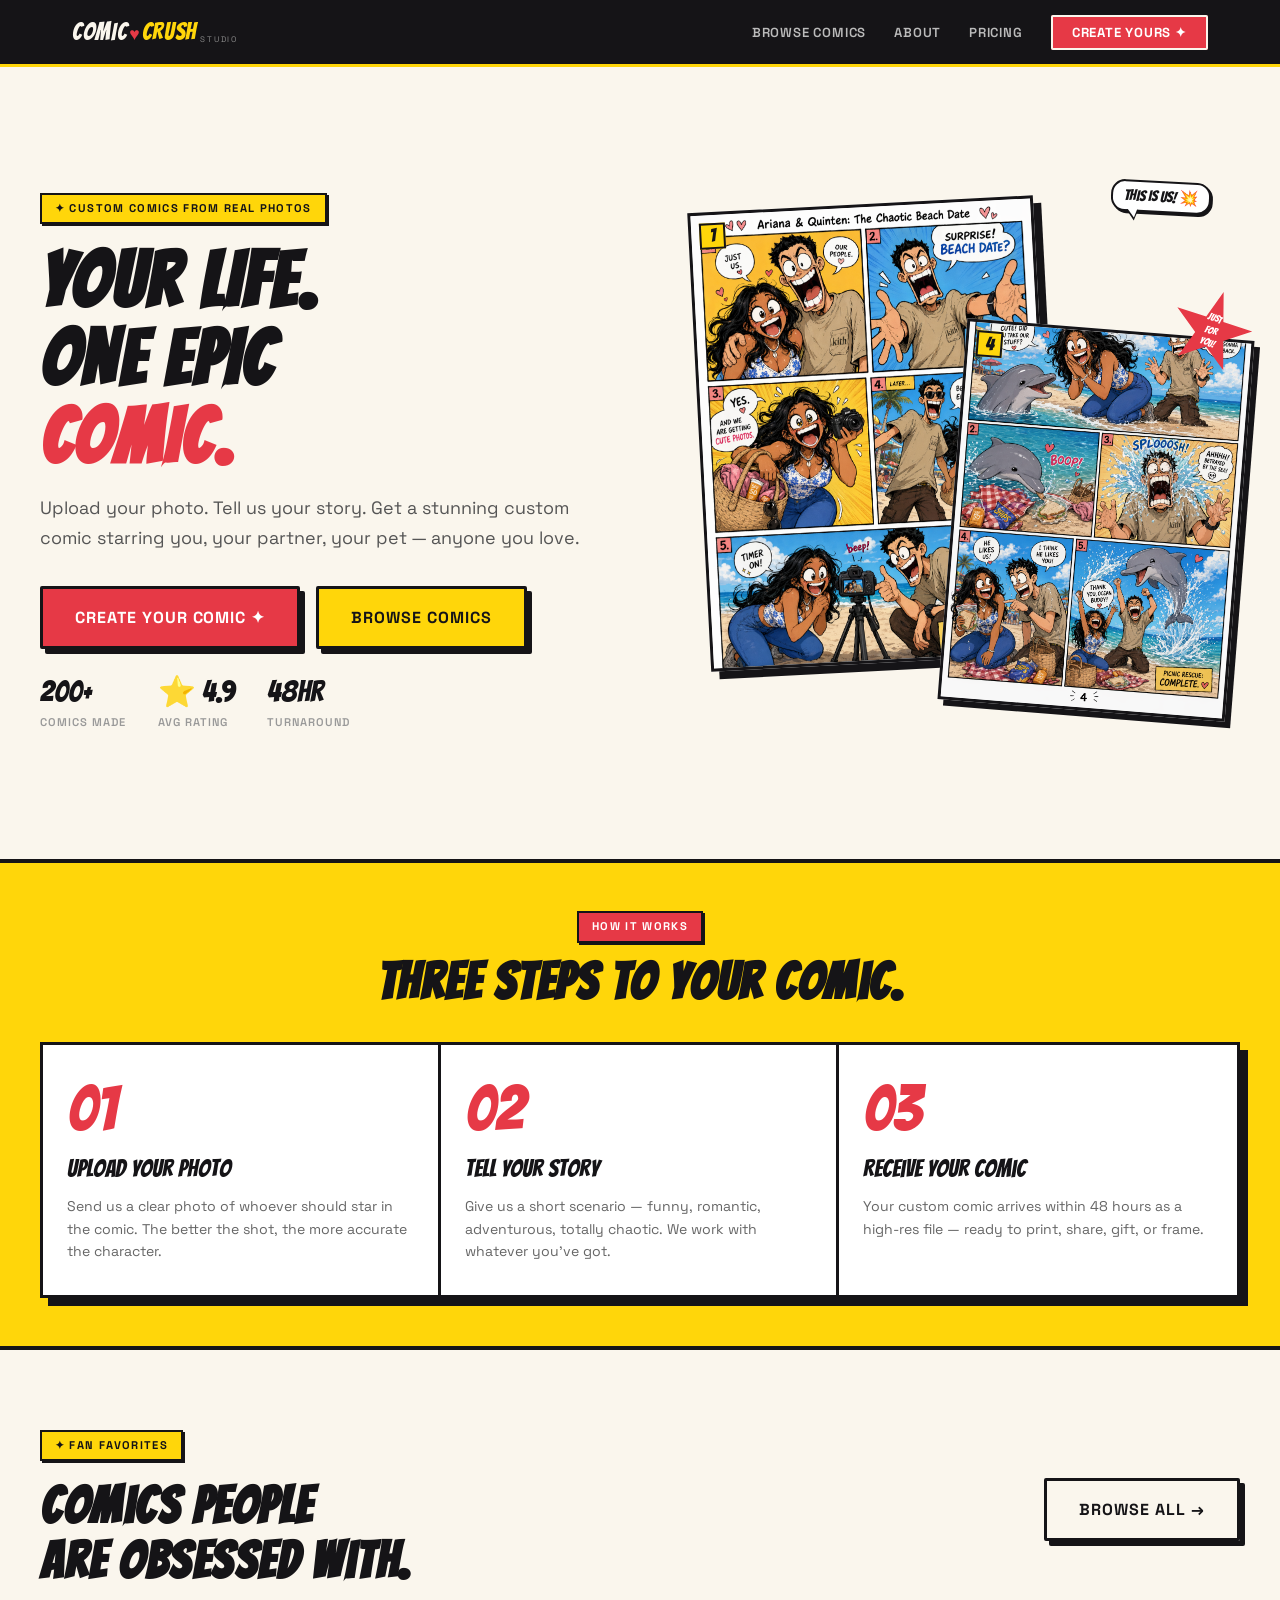
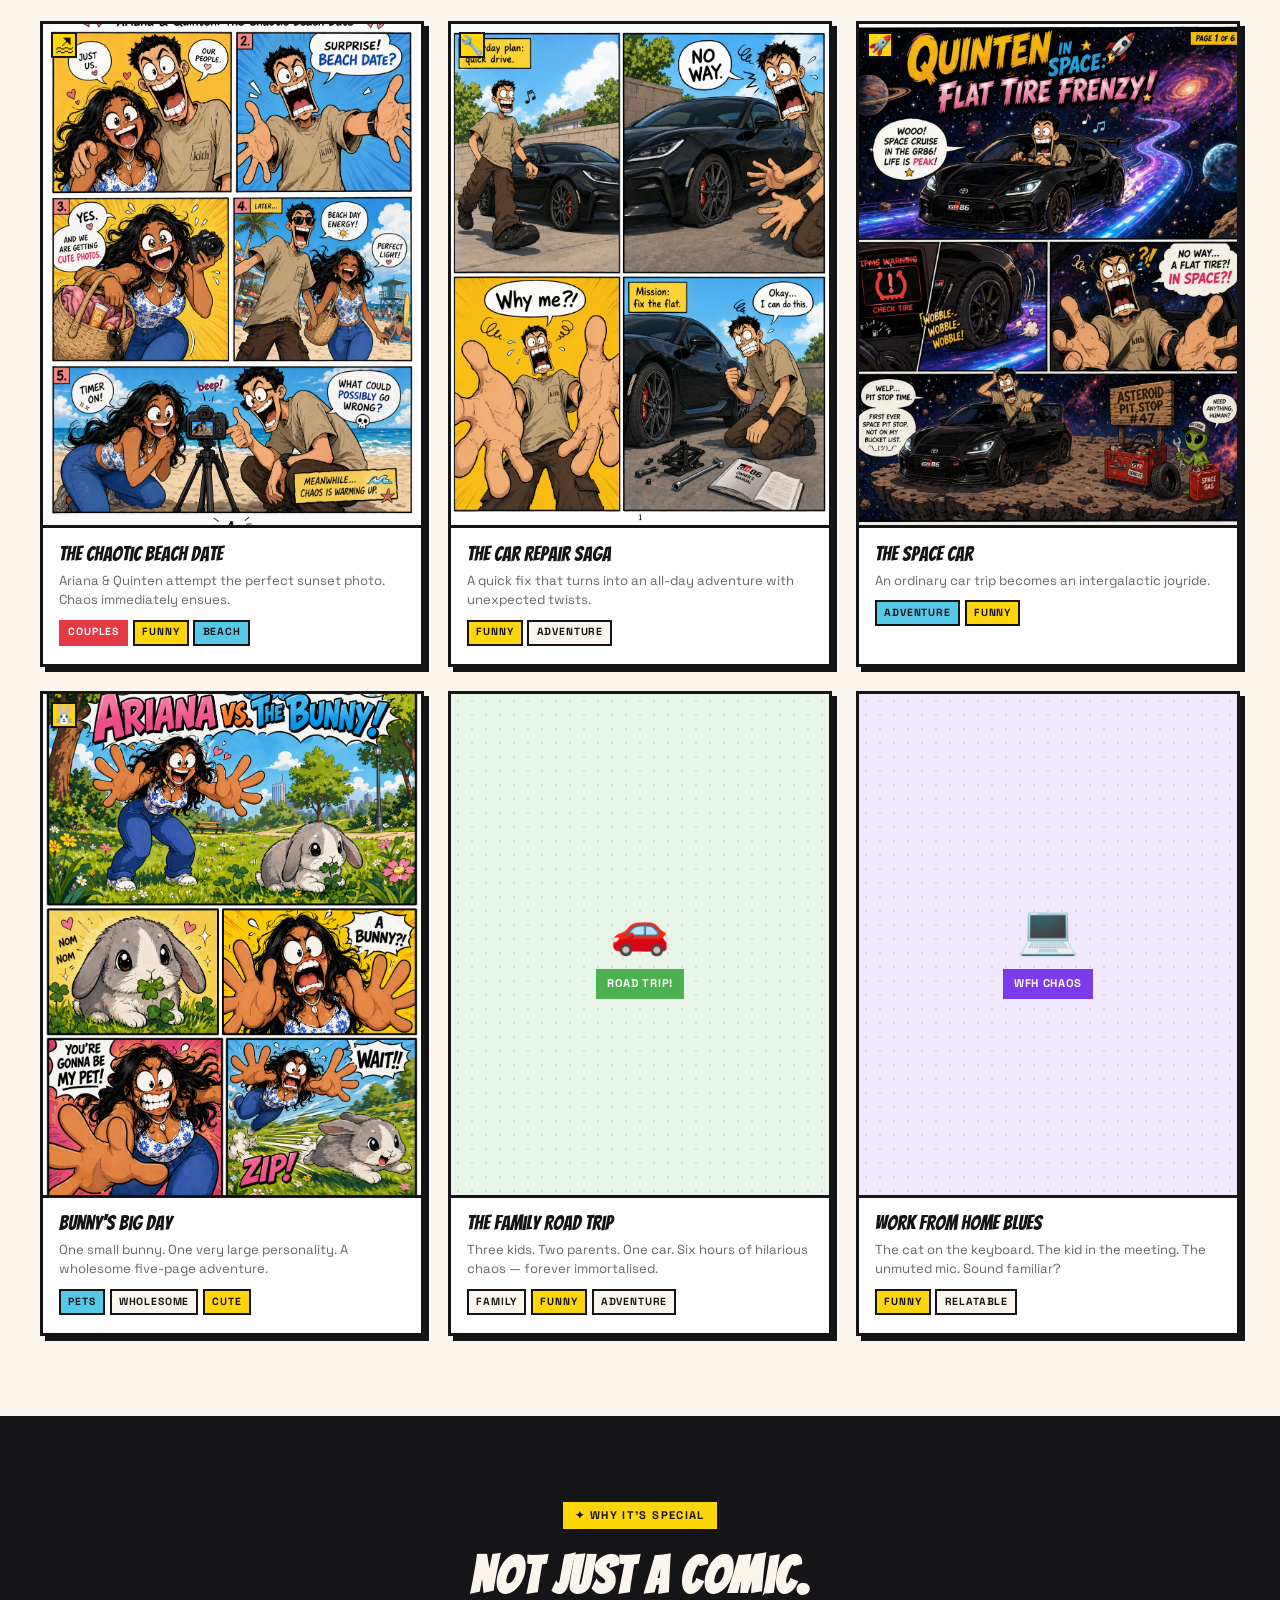
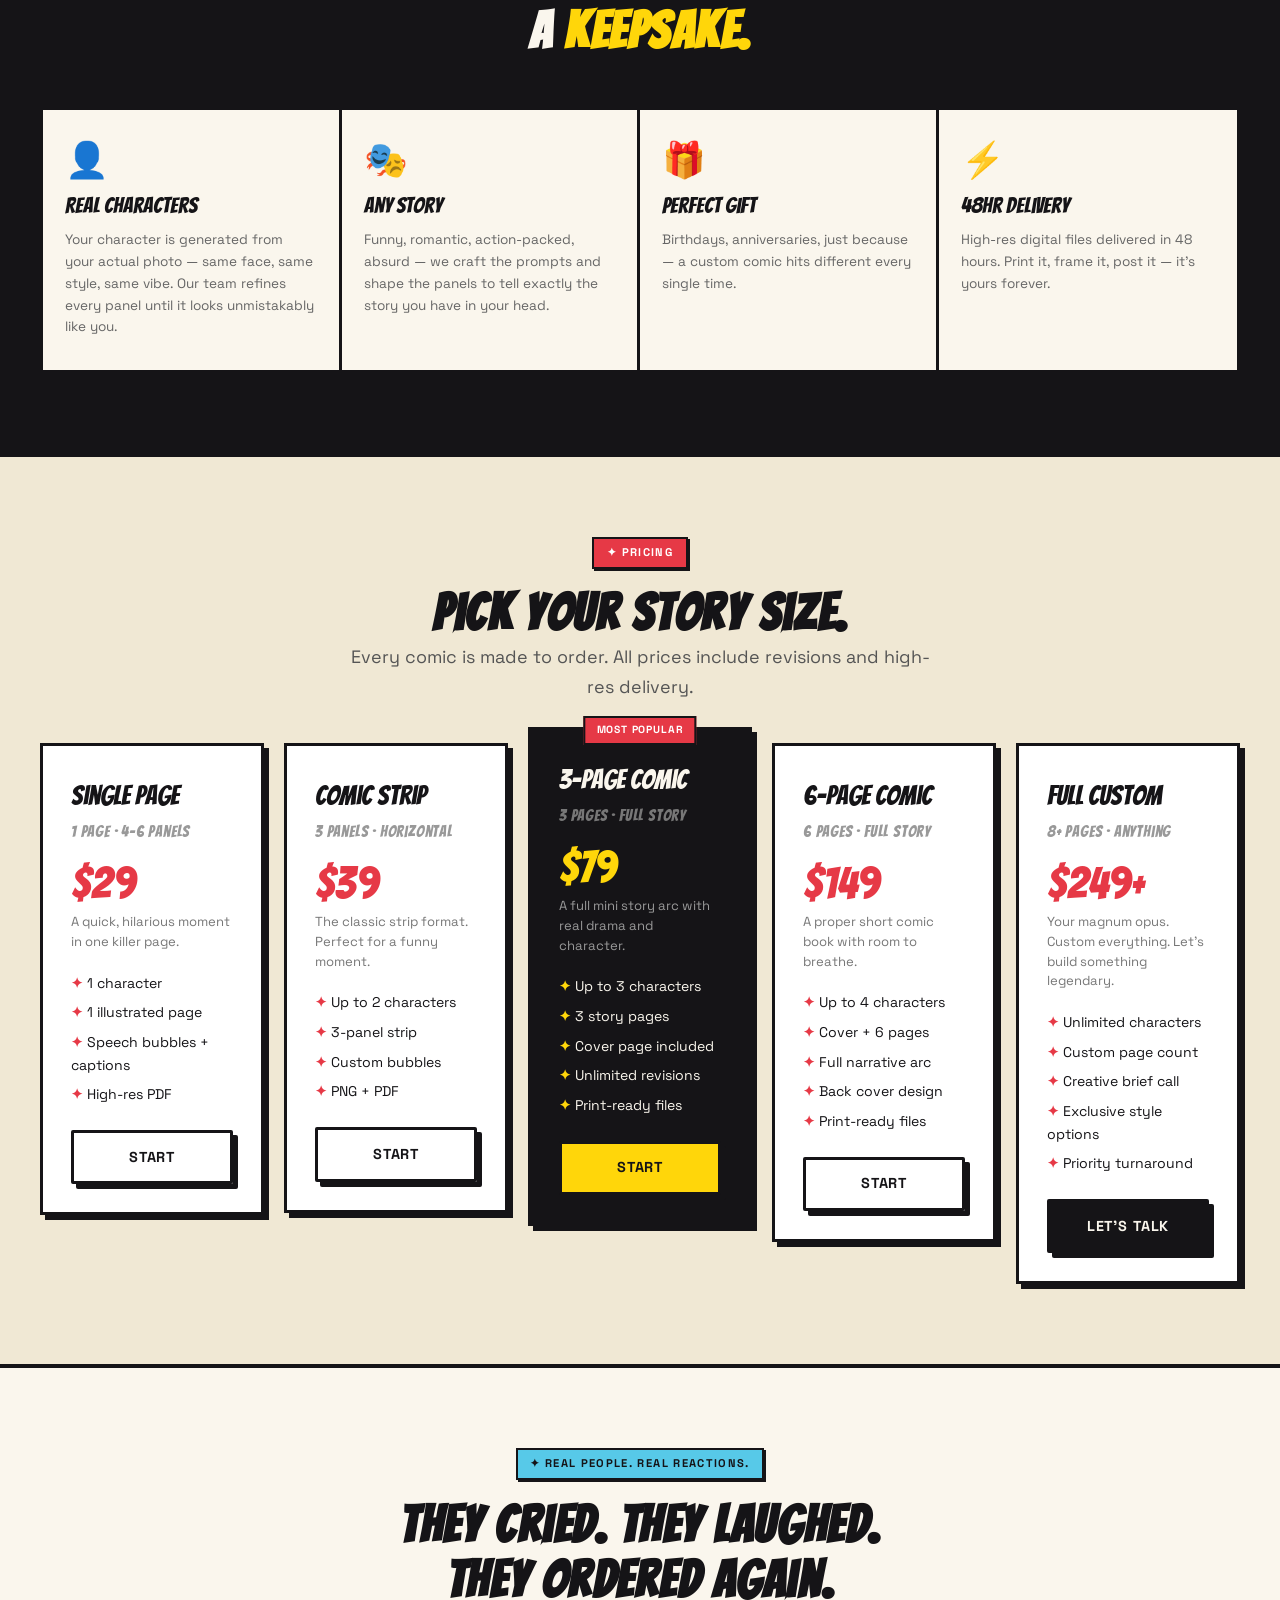
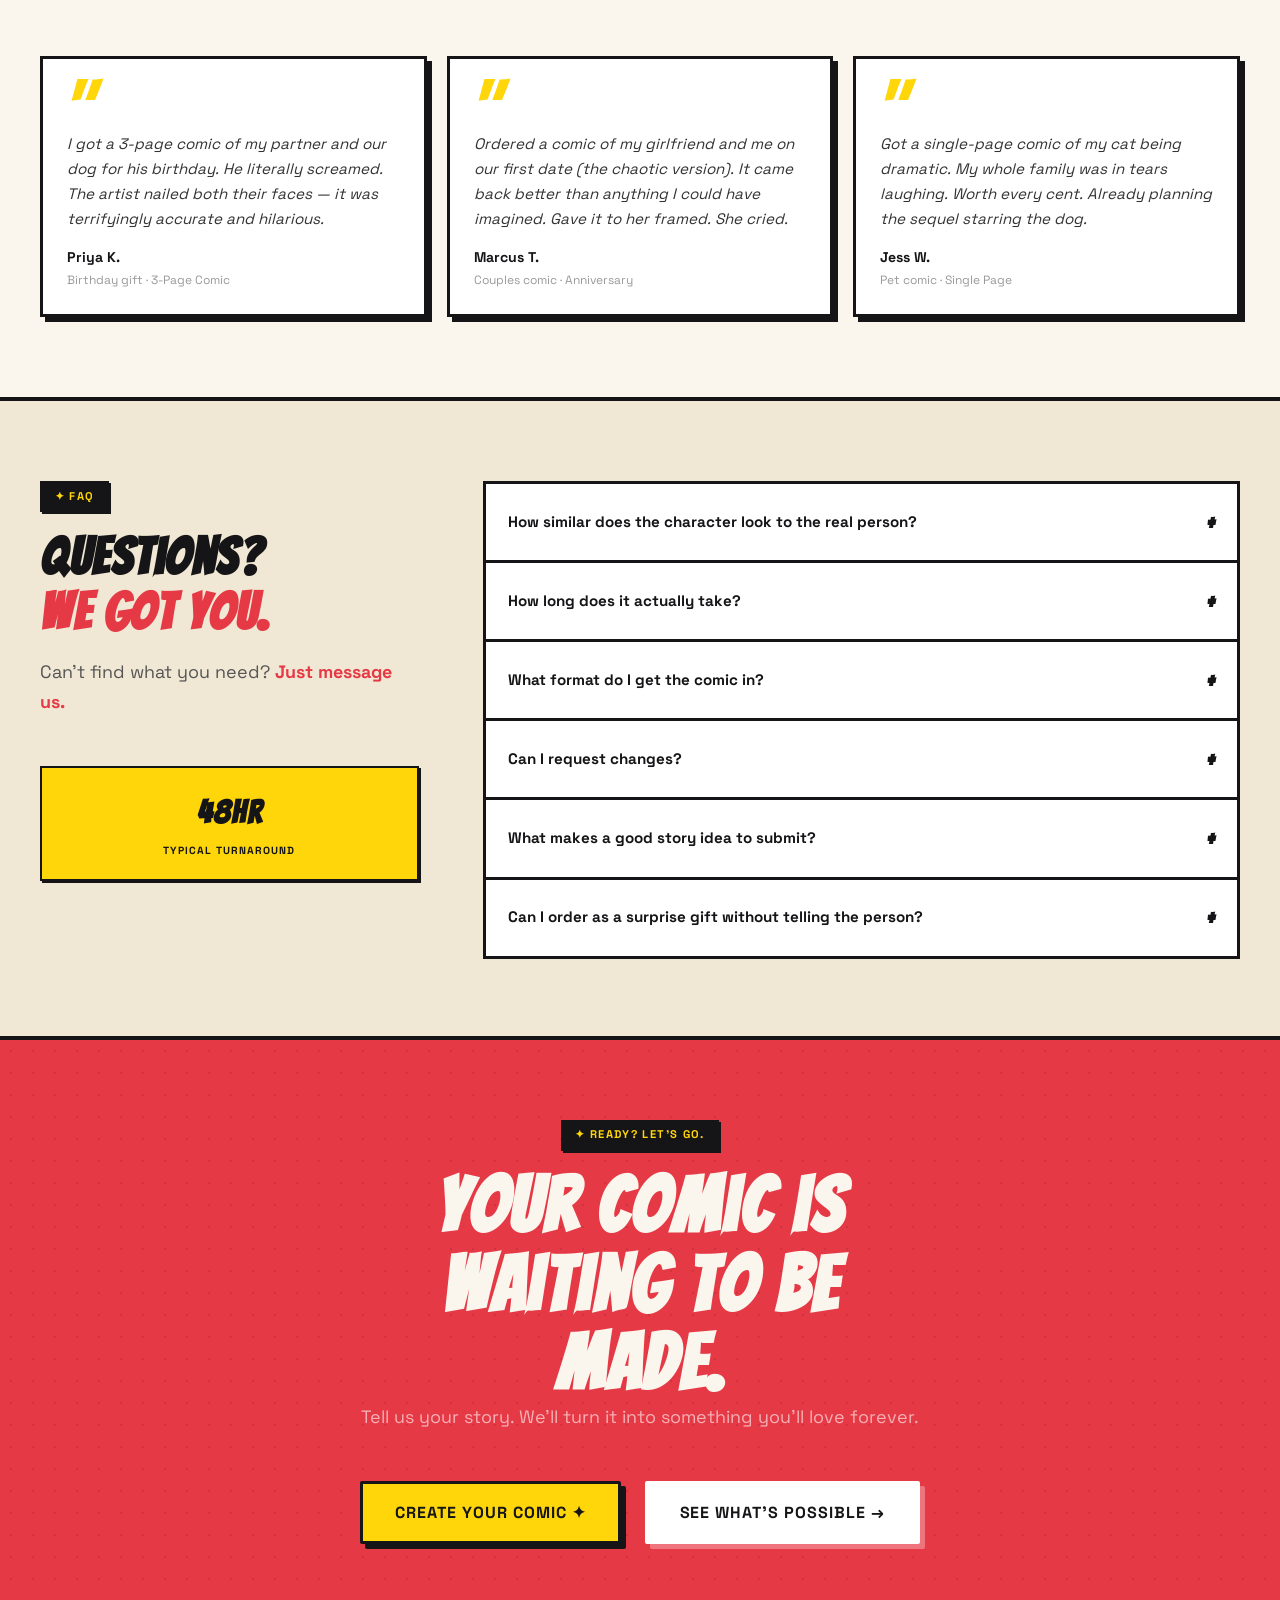
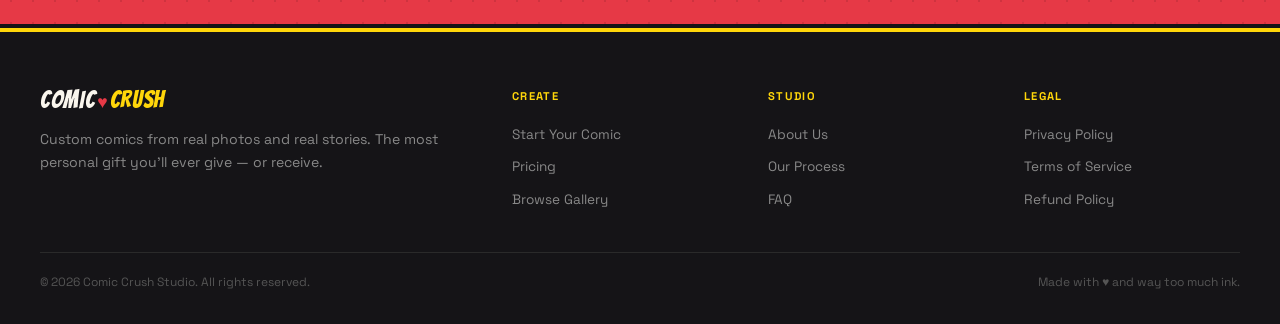
==== index.html @ 9007ba89 "Initial commit: Comic Crush Studio site Static site with browse/detail pages, 4 comics in organized " ====
<!DOCTYPE html>
<html lang="en">
<head>
<meta charset="UTF-8">
<meta name="viewport" content="width=device-width, initial-scale=1.0">
<title>Comic Crush Studio — Custom Comics From Your Photos</title>
<link rel="stylesheet" href="style.css">
<style>
/* HERO A */
.hero-a { background:var(--cream); min-height:88vh; display:flex; align-items:center; overflow:hidden; position:relative; padding:4rem 2rem; }
.hero-a-grid { display:grid; grid-template-columns:1fr 1fr; gap:3rem; align-items:center; width:100%; }
.panels-wrap { position:relative; height:540px; }
.panel-main { position:absolute; width:60%; left:6%; top:2%; transform:rotate(-3deg); z-index:2; box-shadow:8px 8px 0 var(--ink) !important; }
.panel-main img { width:100%; height:100%; object-fit:cover; object-position:top; aspect-ratio:3/4; }
.panel-sec { position:absolute; width:50%; right:0; bottom:4%; transform:rotate(4.5deg); z-index:3; box-shadow:6px 6px 0 var(--ink) !important; }
.panel-sec img { width:100%; height:100%; object-fit:cover; object-position:bottom; aspect-ratio:3/4; }
.hero-speech-a { top:-12px; right:5%; transform:rotate(3deg); font-size:0.95rem; }
.hero-starburst { position:absolute; top:18%; right:-2%; width:82px; height:82px; font-size:0.62rem; transform:rotate(18deg); z-index:6; padding:5px; line-height:1.25; }
.stat-row { display:flex; gap:2rem; margin-top:1.75rem; flex-wrap:wrap; }
.stat-num { font-family:var(--font-display); font-size:1.9rem; display:block; line-height:1; }
.stat-label { font-size:0.7rem; text-transform:uppercase; letter-spacing:0.09em; color:#999; font-weight:600; }

/* FEATURE GRID */
.featured-grid { display:grid; grid-template-columns:repeat(3,1fr); gap:1.5rem; }
.panel-ph { width:100%; aspect-ratio:3/4; display:flex; flex-direction:column; align-items:center; justify-content:center; position:relative; overflow:hidden; }
.panel-ph::before { content:''; position:absolute; inset:0; background-image:radial-gradient(circle,rgba(0,0,0,0.09) 1px,transparent 1px); background-size:14px 14px; }

/* WHY GRID */
.why-grid { display:grid; grid-template-columns:repeat(4,1fr); border:3px solid var(--ink); box-shadow:var(--shadow-heavy); background:var(--cream); }
.why-cell { padding:2rem 1.4rem; border-right:3px solid var(--ink); }
.why-cell:last-child { border-right:none; }
.why-icon { font-size:2.2rem; line-height:1; margin-bottom:0.65rem; }
.why-title { font-family:var(--font-display); font-size:1.4rem; margin-bottom:0.35rem; }
.why-desc { font-size:0.85rem; color:#666; line-height:1.6; }

/* PRICING */
.pricing-grid { display:grid; grid-template-columns:repeat(5,1fr); gap:1.25rem; margin-top:2.5rem; align-items:start; }

/* TESTIMONIAL */
.testi-grid { display:grid; grid-template-columns:repeat(3,1fr); gap:1.25rem; }

/* CTA BAND */
.cta-band { background:var(--red); border-top:4px solid var(--ink); border-bottom:4px solid var(--ink); padding:5rem 2rem; position:relative; overflow:hidden; }
.cta-band::before { content:''; position:absolute; inset:0; background-image:radial-gradient(circle,rgba(0,0,0,0.1) 1.5px,transparent 1.5px); background-size:22px 22px; pointer-events:none; }

/* FAQ LAYOUT */
.faq-layout { display:grid; grid-template-columns:1fr 2fr; gap:4rem; align-items:start; }

@media(max-width:900px) {
  .featured-grid { grid-template-columns:1fr 1fr; }
  .why-grid { grid-template-columns:1fr 1fr; }
  .why-cell { border-bottom:3px solid var(--ink); }
  .why-cell:nth-child(2n) { border-right:none; }
  .why-cell:nth-child(3),.why-cell:nth-child(4) { border-bottom:none; }
  .pricing-grid { grid-template-columns:1fr 1fr; }
  .testi-grid { grid-template-columns:1fr; }
  .faq-layout { grid-template-columns:1fr; gap:1.5rem; }
}
@media(max-width:768px) {
  .hero-a-grid,.hero-b-grid { grid-template-columns:1fr; }
  .panels-wrap { height:280px; margin-top:2rem; }
  .panel-main { width:52%; }
  .panel-sec { width:44%; }
  /* hero-b removed */
}
@media(max-width:560px) {
  .featured-grid { grid-template-columns:1fr; }
  .pricing-grid { grid-template-columns:1fr; }
  .why-grid { grid-template-columns:1fr; }
  .why-cell { border-right:none; border-bottom:3px solid var(--ink); }
  .why-cell:last-child { border-bottom:none; }
}
</style>
</head>
<body>

<!-- NAV -->
<nav class="nav">
  <div class="nav-inner">
    <a href="index.html">
      <div class="logo-wordmark">
        <span class="logo-comic">COMIC</span><span class="logo-heart">♥</span><span class="logo-crush">CRUSH</span><span class="logo-studio">STUDIO</span>
      </div>
    </a>
    <ul class="nav-links">
      <li><a href="browse.html">Browse Comics</a></li>
      <li><a href="about.html">About</a></li>
      <li><a href="#pricing">Pricing</a></li>
      <li><a href="create.html" class="nav-cta">Create Yours ✦</a></li>
    </ul>
    <button class="nav-menu-btn" onclick="toggleMobile()" aria-label="Menu">
      <svg width="22" height="16" viewBox="0 0 22 16"><rect y="0" width="22" height="2.5" fill="#faf6ed"/><rect y="6.5" width="22" height="2.5" fill="#faf6ed"/><rect y="13" width="22" height="2.5" fill="#faf6ed"/></svg>
    </button>
  </div>
  <div class="nav-mobile-menu" id="mobileMenu" style="display:none">
    <a href="browse.html">Browse Comics</a>
    <a href="about.html">About</a>
    <a href="#pricing">Pricing</a>
    <a href="create.html" style="color:var(--yellow)!important;font-weight:700">✦ Create Yours</a>
  </div>
</nav>

<!-- HERO -->
<section class="hero-a halftone">
  <div class="container">
    <div class="hero-a-grid">
      <div>
        <div class="section-label">✦ Custom Comics From Real Photos</div>
        <h1 class="display-heading">YOUR LIFE.<br>ONE EPIC<br><span class="text-red">COMIC.</span></h1>
        <p class="subheading mt-sm">Upload your photo. Tell us your story. Get a stunning custom comic starring you, your partner, your pet — anyone you love.</p>
        <div class="d-flex flex-wrap gap-sm mt-md">
          <a href="create.html" class="btn btn-primary btn-lg">Create Your Comic ✦</a>
          <a href="browse.html" class="btn btn-secondary btn-lg">Browse Comics</a>
        </div>
        <div class="stat-row">
          <div><span class="stat-num">200+</span><span class="stat-label">Comics Made</span></div>
          <div><span class="stat-num">⭐ 4.9</span><span class="stat-label">Avg Rating</span></div>
          <div><span class="stat-num">48hr</span><span class="stat-label">Turnaround</span></div>
        </div>
      </div>
      <div>
        <div class="panels-wrap">
          <div class="comic-panel panel-main">
            <img src="AI%20Comics/beach/Page%201.png" alt="Custom comic example">
            <div class="panel-number">1</div>
          </div>
          <div class="comic-panel panel-sec">
            <img src="AI%20Comics/beach/Page%204.png" alt="Custom comic panel">
            <div class="panel-number">4</div>
          </div>
          <div class="speech-bubble hero-speech-a">This is us! 💥</div>
          <div class="starburst hero-starburst">JUST<br>FOR<br>YOU!</div>
        </div>
      </div>
    </div>
  </div>
</section>

<!-- HOW IT WORKS -->
<section class="section-sm" style="background:var(--yellow);border-top:4px solid var(--ink);border-bottom:4px solid var(--ink)">
  <div class="container">
    <div class="text-center mb-md">
      <div class="section-label red" style="margin:0 auto 0.75rem">How It Works</div>
      <h2 class="section-heading">Three steps to your comic.</h2>
    </div>
    <div class="steps-strip" style="background:white">
      <div class="step-cell">
        <div class="step-num">01</div>
        <div class="step-title">Upload Your Photo</div>
        <p class="step-desc">Send us a clear photo of whoever should star in the comic. The better the shot, the more accurate the character.</p>
      </div>
      <div class="step-cell">
        <div class="step-num">02</div>
        <div class="step-title">Tell Your Story</div>
        <p class="step-desc">Give us a short scenario — funny, romantic, adventurous, totally chaotic. We work with whatever you've got.</p>
      </div>
      <div class="step-cell">
        <div class="step-num">03</div>
        <div class="step-title">Receive Your Comic</div>
        <p class="step-desc">Your custom comic arrives within 48 hours as a high-res file — ready to print, share, gift, or frame.</p>
      </div>
    </div>
  </div>
</section>

<!-- FEATURED COMICS -->
<section class="section">
  <div class="container">
    <div class="d-flex align-center flex-wrap mb-md" style="justify-content:space-between;gap:1rem">
      <div>
        <div class="section-label">✦ Fan Favorites</div>
        <h2 class="section-heading">Comics people<br>are obsessed with.</h2>
      </div>
      <a href="browse.html" class="btn btn-outline btn-lg hide-mobile">Browse All →</a>
    </div>
    <div class="featured-grid">
      <a href="detail.html?comic=beach" class="comic-card">
        <div class="comic-card-thumb"><img src="AI%20Comics/beach/Page%201.png" alt="The Chaotic Beach Date"><div class="panel-number">🏖</div></div>
        <div class="comic-card-body">
          <div class="comic-card-title">The Chaotic Beach Date</div>
          <p class="comic-card-desc">Ariana &amp; Quinten attempt the perfect sunset photo. Chaos immediately ensues.</p>
          <div class="comic-tags"><span class="tag red">Couples</span><span class="tag yellow">Funny</span><span class="tag blue">Beach</span></div>
        </div>
      </a>
      <a href="detail.html?comic=carrepair" class="comic-card">
        <div class="comic-card-thumb"><img src="AI%20Comics/carrepair/Page%201.png" alt="Q Car Repair"><div class="panel-number">🔧</div></div>
        <div class="comic-card-body">
          <div class="comic-card-title">The Car Repair Saga</div>
          <p class="comic-card-desc">A quick fix that turns into an all-day adventure with unexpected twists.</p>
          <div class="comic-tags"><span class="tag yellow">Funny</span><span class="tag">Adventure</span></div>
        </div>
      </a>
      <a href="detail.html?comic=spacecar" class="comic-card">
        <div class="comic-card-thumb"><img src="AI%20Comics/spacecar/Page%201.png" alt="Space Car"><div class="panel-number">🚀</div></div>
        <div class="comic-card-body">
          <div class="comic-card-title">The Space Car</div>
          <p class="comic-card-desc">An ordinary car trip becomes an intergalactic joyride.</p>
          <div class="comic-tags"><span class="tag blue">Adventure</span><span class="tag yellow">Funny</span></div>
        </div>
      </a>
      <a href="detail.html?comic=bunny" class="comic-card">
        <div class="comic-card-thumb"><img src="AI%20Comics/bunny/Page%201.png" alt="A Bunny"><div class="panel-number">🐰</div></div>
        <div class="comic-card-body">
          <div class="comic-card-title">Bunny's Big Day</div>
          <p class="comic-card-desc">One small bunny. One very large personality. A wholesome five-page adventure.</p>
          <div class="comic-tags"><span class="tag blue">Pets</span><span class="tag">Wholesome</span><span class="tag yellow">Cute</span></div>
        </div>
      </a>
      <a href="browse.html" class="comic-card">
        <div class="comic-card-thumb"><div class="panel-ph" style="background:#e8f5e9"><div style="position:relative;z-index:1;text-align:center"><div style="font-family:var(--font-display);font-size:3rem">🚗</div><div class="caption-box" style="background:#4caf50;color:white;border-color:#4caf50">Road Trip!</div></div></div></div>
        <div class="comic-card-body">
          <div class="comic-card-title">The Family Road Trip</div>
          <p class="comic-card-desc">Three kids. Two parents. One car. Six hours of hilarious chaos — forever immortalised.</p>
          <div class="comic-tags"><span class="tag">Family</span><span class="tag yellow">Funny</span><span class="tag">Adventure</span></div>
        </div>
      </a>
      <a href="browse.html" class="comic-card">
        <div class="comic-card-thumb"><div class="panel-ph" style="background:#f0e8ff"><div style="position:relative;z-index:1;text-align:center"><div style="font-family:var(--font-display);font-size:3rem">💻</div><div class="caption-box" style="background:#7c3aed;color:white;border-color:#7c3aed">WFH Chaos</div></div></div></div>
        <div class="comic-card-body">
          <div class="comic-card-title">Work From Home Blues</div>
          <p class="comic-card-desc">The cat on the keyboard. The kid in the meeting. The unmuted mic. Sound familiar?</p>
          <div class="comic-tags"><span class="tag yellow">Funny</span><span class="tag">Relatable</span></div>
        </div>
      </a>
    </div>
    <div class="text-center mt-lg hide-desktop"><a href="browse.html" class="btn btn-dark btn-lg">Browse All Comics →</a></div>
  </div>
</section>

<!-- WHY COMIC CRUSH -->
<section class="section motion-lines-bg" style="background:var(--ink);border-top:4px solid var(--ink)">
  <div class="container">
    <div class="text-center mb-lg">
      <div class="section-label">✦ Why It's Special</div>
      <h2 class="section-heading text-cream">Not just a comic.<br>A <span class="text-yellow">keepsake.</span></h2>
    </div>
    <div class="why-grid">
      <div class="why-cell">
        <div class="why-icon">👤</div>
        <div class="why-title">Real Characters</div>
        <p class="why-desc">Your character is generated from your actual photo — same face, same style, same vibe. Our team refines every panel until it looks unmistakably like you.</p>
      </div>
      <div class="why-cell">
        <div class="why-icon">🎭</div>
        <div class="why-title">Any Story</div>
        <p class="why-desc">Funny, romantic, action-packed, absurd — we craft the prompts and shape the panels to tell exactly the story you have in your head.</p>
      </div>
      <div class="why-cell">
        <div class="why-icon">🎁</div>
        <div class="why-title">Perfect Gift</div>
        <p class="why-desc">Birthdays, anniversaries, just because — a custom comic hits different every single time.</p>
      </div>
      <div class="why-cell">
        <div class="why-icon">⚡</div>
        <div class="why-title">48hr Delivery</div>
        <p class="why-desc">High-res digital files delivered in 48 hours. Print it, frame it, post it — it's yours forever.</p>
      </div>
    </div>
  </div>
</section>

<!-- PRICING -->
<section class="section" id="pricing" style="background:var(--cream-dark);border-top:4px solid var(--ink)">
  <div class="container">
    <div class="text-center mb-md">
      <div class="section-label red">✦ Pricing</div>
      <h2 class="section-heading">Pick your story size.</h2>
      <p class="subheading mt-sm" style="margin:0 auto">Every comic is made to order. All prices include revisions and high-res delivery.</p>
    </div>
    <div class="pricing-grid">
      <div class="pricing-card">
        <div class="pricing-name">Single Page</div>
        <div class="pricing-pages">1 page · 4–6 panels</div>
        <div class="pricing-price">$29</div>
        <p class="pricing-desc">A quick, hilarious moment in one killer page.</p>
        <ul class="pricing-features"><li>1 character</li><li>1 illustrated page</li><li>Speech bubbles + captions</li><li>High-res PDF</li></ul>
        <a href="create.html" class="btn btn-outline" style="width:100%;justify-content:center">Start</a>
      </div>
      <div class="pricing-card">
        <div class="pricing-name">Comic Strip</div>
        <div class="pricing-pages">3 panels · horizontal</div>
        <div class="pricing-price">$39</div>
        <p class="pricing-desc">The classic strip format. Perfect for a funny moment.</p>
        <ul class="pricing-features"><li>Up to 2 characters</li><li>3-panel strip</li><li>Custom bubbles</li><li>PNG + PDF</li></ul>
        <a href="create.html" class="btn btn-outline" style="width:100%;justify-content:center">Start</a>
      </div>
      <div class="pricing-card featured" style="margin-top:-1rem">
        <div class="pricing-badge">Most Popular</div>
        <div class="pricing-name">3-Page Comic</div>
        <div class="pricing-pages">3 pages · full story</div>
        <div class="pricing-price">$79</div>
        <p class="pricing-desc">A full mini story arc with real drama and character.</p>
        <ul class="pricing-features"><li>Up to 3 characters</li><li>3 story pages</li><li>Cover page included</li><li>Unlimited revisions</li><li>Print-ready files</li></ul>
        <a href="create.html" class="btn btn-secondary" style="width:100%;justify-content:center">Start</a>
      </div>
      <div class="pricing-card">
        <div class="pricing-name">6-Page Comic</div>
        <div class="pricing-pages">6 pages · full story</div>
        <div class="pricing-price">$149</div>
        <p class="pricing-desc">A proper short comic book with room to breathe.</p>
        <ul class="pricing-features"><li>Up to 4 characters</li><li>Cover + 6 pages</li><li>Full narrative arc</li><li>Back cover design</li><li>Print-ready files</li></ul>
        <a href="create.html" class="btn btn-outline" style="width:100%;justify-content:center">Start</a>
      </div>
      <div class="pricing-card">
        <div class="pricing-name">Full Custom</div>
        <div class="pricing-pages">8+ pages · anything</div>
        <div class="pricing-price">$249+</div>
        <p class="pricing-desc">Your magnum opus. Custom everything. Let's build something legendary.</p>
        <ul class="pricing-features"><li>Unlimited characters</li><li>Custom page count</li><li>Creative brief call</li><li>Exclusive style options</li><li>Priority turnaround</li></ul>
        <a href="create.html" class="btn btn-dark" style="width:100%;justify-content:center">Let's Talk</a>
      </div>
    </div>
  </div>
</section>

<!-- TESTIMONIALS -->
<section class="section" style="border-top:4px solid var(--ink)">
  <div class="container">
    <div class="text-center mb-lg">
      <div class="section-label blue">✦ Real People. Real Reactions.</div>
      <h2 class="section-heading">They cried. They laughed.<br>They ordered again.</h2>
    </div>
    <div class="testi-grid">
      <div class="testimonial-card">
        <div class="testimonial-q">"</div>
        <p class="testimonial-text">I got a 3-page comic of my partner and our dog for his birthday. He literally screamed. The artist nailed both their faces — it was terrifyingly accurate and hilarious.</p>
        <div class="testimonial-author">Priya K.</div>
        <div class="testimonial-role">Birthday gift · 3-Page Comic</div>
      </div>
      <div class="testimonial-card">
        <div class="testimonial-q">"</div>
        <p class="testimonial-text">Ordered a comic of my girlfriend and me on our first date (the chaotic version). It came back better than anything I could have imagined. Gave it to her framed. She cried.</p>
        <div class="testimonial-author">Marcus T.</div>
        <div class="testimonial-role">Couples comic · Anniversary</div>
      </div>
      <div class="testimonial-card">
        <div class="testimonial-q">"</div>
        <p class="testimonial-text">Got a single-page comic of my cat being dramatic. My whole family was in tears laughing. Worth every cent. Already planning the sequel starring the dog.</p>
        <div class="testimonial-author">Jess W.</div>
        <div class="testimonial-role">Pet comic · Single Page</div>
      </div>
    </div>
  </div>
</section>

<!-- FAQ -->
<section class="section" id="faq" style="background:var(--cream-dark);border-top:4px solid var(--ink)">
  <div class="container">
    <div class="faq-layout">
      <div class="hide-mobile">
        <div class="section-label dark">✦ FAQ</div>
        <h2 class="section-heading">Questions?<br><span class="text-red">We got you.</span></h2>
        <p class="subheading mt-sm">Can't find what you need? <a href="create.html" style="color:var(--red);font-weight:700">Just message us.</a></p>
        <div class="mt-lg">
          <div class="section-label" style="display:block;text-align:center;padding:1.25rem 1rem">
            <div style="font-family:var(--font-display);font-size:2rem;margin-bottom:0.25rem">48HR</div>
            <div style="font-size:0.65rem;letter-spacing:0.1em">Typical Turnaround</div>
          </div>
        </div>
      </div>
      <div>
        <div class="section-label dark hide-desktop mb-md">✦ FAQ</div>
        <div class="faq-item">
          <div class="faq-question" onclick="toggleFaq(this)">How similar does the character look to the real person? <span class="faq-icon">+</span></div>
          <div class="faq-answer">Very similar. We use AI generation guided by your actual photo — our team crafts and refines the prompts to match your hairstyle, face shape, skin tone, and personality. The more reference photos you provide, the more accurate the result.</div>
        </div>
        <div class="faq-item">
          <div class="faq-question" onclick="toggleFaq(this)">How long does it actually take? <span class="faq-icon">+</span></div>
          <div class="faq-answer">Standard turnaround is 48 hours for most orders. Larger custom projects get a specific timeline after your brief. Rush options are available — just mention it when you order.</div>
        </div>
        <div class="faq-item">
          <div class="faq-question" onclick="toggleFaq(this)">What format do I get the comic in? <span class="faq-icon">+</span></div>
          <div class="faq-answer">High-resolution PDF and PNG files, optimized for both digital sharing and professional printing. Print-ready files are included in all orders of 3 pages or more.</div>
        </div>
        <div class="faq-item">
          <div class="faq-question" onclick="toggleFaq(this)">Can I request changes? <span class="faq-icon">+</span></div>
          <div class="faq-answer">Absolutely. All orders include unlimited revisions until you're completely happy. We won't close out an order until the comic feels exactly right.</div>
        </div>
        <div class="faq-item">
          <div class="faq-question" onclick="toggleFaq(this)">What makes a good story idea to submit? <span class="faq-icon">+</span></div>
          <div class="faq-answer">Anything with a scenario: "my dog escapes every time I open the gate," "we tried to cook a romantic dinner and almost burned the kitchen." Real moments make the best comics. The funnier and more specific, the better.</div>
        </div>
        <div class="faq-item">
          <div class="faq-question" onclick="toggleFaq(this)">Can I order as a surprise gift without telling the person? <span class="faq-icon">+</span></div>
          <div class="faq-answer">Yes — one of our favourite use cases. Just flag it as a surprise and we'll keep all correspondence to your email only. The reaction when they open it is always worth it.</div>
        </div>
      </div>
    </div>
  </div>
</section>

<!-- FINAL CTA -->
<section class="cta-band">
  <div class="container text-center" style="position:relative;z-index:1">
    <div class="section-label dark" style="margin:0 auto 1rem">✦ Ready? Let's Go.</div>
    <h2 class="display-heading text-cream" style="max-width:14ch;margin:0 auto">Your comic is waiting to be made.</h2>
    <p class="subheading mt-sm" style="color:rgba(255,255,255,0.6);margin:0 auto">Tell us your story. We'll turn it into something you'll love forever.</p>
    <div class="d-flex flex-wrap gap-md mt-lg" style="justify-content:center">
      <a href="create.html" class="btn btn-secondary btn-lg">Create Your Comic ✦</a>
      <a href="browse.html" class="btn btn-white btn-lg">See What's Possible →</a>
    </div>
  </div>
</section>

<!-- FOOTER -->
<footer class="footer">
  <div class="footer-inner">
    <div class="footer-grid">
      <div>
        <div class="logo-wordmark mb-sm"><span class="logo-comic">COMIC</span><span class="logo-heart">♥</span><span class="logo-crush">CRUSH</span></div>
        <p class="footer-tagline">Custom comics from real photos and real stories. The most personal gift you'll ever give — or receive.</p>
      </div>
      <div>
        <div class="footer-col-title">Create</div>
        <ul class="footer-links"><li><a href="create.html">Start Your Comic</a></li><li><a href="#pricing">Pricing</a></li><li><a href="browse.html">Browse Gallery</a></li></ul>
      </div>
      <div>
        <div class="footer-col-title">Studio</div>
        <ul class="footer-links"><li><a href="about.html">About Us</a></li><li><a href="about.html">Our Process</a></li><li><a href="#faq">FAQ</a></li></ul>
      </div>
      <div>
        <div class="footer-col-title">Legal</div>
        <ul class="footer-links"><li><a href="#">Privacy Policy</a></li><li><a href="#">Terms of Service</a></li><li><a href="#">Refund Policy</a></li></ul>
      </div>
    </div>
    <div class="footer-bottom">
      <span>© 2026 Comic Crush Studio. All rights reserved.</span>
      <span>Made with ♥ and way too much ink.</span>
    </div>
  </div>
</footer>

<script>
function toggleMobile(){const m=document.getElementById('mobileMenu');m.style.display=m.style.display==='block'?'none':'block';}
function toggleFaq(el){
  const ans=el.nextElementSibling;
  const open=el.classList.contains('open');
  document.querySelectorAll('.faq-question.open').forEach(q=>{q.classList.remove('open');q.nextElementSibling.classList.remove('open');});
  if(!open){el.classList.add('open');ans.classList.add('open');}
}
</script>
</body>
</html>
---- style.css ----
/* ============================================
   COMIC CRUSH STUDIO — Shared Design System
   ============================================ */
@import url('https://fonts.googleapis.com/css2?family=Bangers&family=Space+Grotesk:wght@300;400;500;600;700&display=swap');

:root {
  --cream: #faf6ed;
  --cream-dark: #f0e8d4;
  --ink: #151417;
  --red: #e63946;
  --red-dark: #c1121f;
  --yellow: #ffd60a;
  --blue: #57c9e8;
  --pink: #ff6b8a;
  --navy: #1a1a2e;
  --white: #ffffff;
  --font-display: 'Bangers', cursive;
  --font-ui: 'Space Grotesk', sans-serif;
  --max-w: 1200px;
  --shadow-card: 5px 5px 0 var(--ink);
  --shadow-heavy: 8px 8px 0 var(--ink);
  --panel-border: 3px solid var(--ink);
}

*, *::before, *::after { box-sizing: border-box; margin: 0; padding: 0; }
html { scroll-behavior: smooth; }
body { font-family: var(--font-ui); background: var(--cream); color: var(--ink); line-height: 1.6; overflow-x: hidden; }
img { max-width: 100%; display: block; }
a { text-decoration: none; color: inherit; }

/* ── HALFTONE ── */
.halftone { background-image: radial-gradient(circle, rgba(0,0,0,0.07) 1px, transparent 1px); background-size: 18px 18px; }
.halftone-light { background-image: radial-gradient(circle, rgba(0,0,0,0.04) 1px, transparent 1px); background-size: 16px 16px; }
.halftone-inv { background-image: radial-gradient(circle, rgba(255,255,255,0.08) 1px, transparent 1px); background-size: 18px 18px; }

/* ── NAV ── */
.nav { position: sticky; top: 0; z-index: 100; background: var(--ink); border-bottom: 3px solid var(--yellow); }
.nav-inner { max-width: var(--max-w); margin: 0 auto; display: flex; align-items: center; justify-content: space-between; height: 64px; padding: 0 2rem; gap: 1.5rem; }
.logo-wordmark { display: flex; align-items: baseline; gap: 0; line-height: 1; }
.logo-comic { font-family: var(--font-display); font-size: 1.5rem; color: var(--cream); letter-spacing: 0.03em; }
.logo-heart { font-size: 1.1rem; color: var(--red); margin: 0 0.1em; }
.logo-crush { font-family: var(--font-display); font-size: 1.5rem; color: var(--yellow); letter-spacing: 0.03em; }
.logo-studio { font-family: var(--font-ui); font-size: 0.5rem; color: #888; letter-spacing: 0.22em; text-transform: uppercase; padding-left: 0.4em; padding-bottom: 0.15em; align-self: flex-end; }
.nav-links { display: flex; align-items: center; gap: 1.75rem; list-style: none; }
.nav-links a { color: #bbb; font-weight: 600; font-size: 0.82rem; letter-spacing: 0.06em; text-transform: uppercase; transition: color 0.2s; }
.nav-links a:hover { color: var(--yellow); }
.nav-cta { background: var(--red) !important; color: white !important; padding: 0.45rem 1.2rem !important; border: 2px solid var(--cream) !important; font-weight: 700 !important; transition: background 0.2s, color 0.2s !important; border-radius: 2px; }
.nav-cta:hover { background: var(--yellow) !important; color: var(--ink) !important; border-color: var(--yellow) !important; }
.nav-menu-btn { display: none; background: none; border: none; cursor: pointer; color: var(--cream); padding: 4px; }
.nav-mobile-menu { display: none; background: var(--ink); border-bottom: 3px solid var(--yellow); padding: 1.25rem 2rem; }
.nav-mobile-menu a { display: block; color: #ccc; font-weight: 600; font-size: 0.9rem; text-transform: uppercase; letter-spacing: 0.06em; padding: 0.6rem 0; border-bottom: 1px solid #333; }
.nav-mobile-menu a:last-child { border: none; }
@media(max-width:768px){ .nav-links{display:none} .nav-menu-btn{display:block} }

/* ── BUTTONS ── */
.btn { display: inline-flex; align-items: center; gap: 0.45rem; padding: 0.8rem 1.6rem; font-family: var(--font-ui); font-size: 0.9rem; font-weight: 700; border: 3px solid var(--ink); cursor: pointer; transition: transform 0.15s, box-shadow 0.15s; box-shadow: var(--shadow-card); text-transform: uppercase; letter-spacing: 0.06em; border-radius: 2px; }
.btn:hover { transform: translate(-2px,-2px); box-shadow: 7px 7px 0 var(--ink); }
.btn:active { transform: translate(2px,2px); box-shadow: 2px 2px 0 var(--ink); }
.btn-primary { background: var(--red); color: white; }
.btn-secondary { background: var(--yellow); color: var(--ink); }
.btn-dark { background: var(--ink); color: var(--cream); }
.btn-outline { background: transparent; color: var(--ink); }
.btn-white { background: white; color: var(--ink); border-color: white; box-shadow: 5px 5px 0 rgba(255,255,255,0.3); }
.btn-white:hover { box-shadow: 7px 7px 0 rgba(255,255,255,0.3); }
.btn-lg { padding: 1rem 2rem; font-size: 1rem; }

/* ── LAYOUT ── */
.section { padding: 5rem 2rem; }
.section-sm { padding: 3rem 2rem; }
.container { max-width: var(--max-w); margin: 0 auto; }
@media(max-width:768px){ .section{padding:3rem 1.25rem} .section-sm{padding:2rem 1.25rem} }

/* ── LABELS / BADGES ── */
.section-label { display: inline-flex; align-items: center; gap: 0.4rem; background: var(--yellow); color: var(--ink); font-weight: 800; font-size: 0.7rem; text-transform: uppercase; letter-spacing: 0.12em; padding: 0.3rem 0.8rem; border: 2px solid var(--ink); box-shadow: 2px 2px 0 var(--ink); margin-bottom: 1.1rem; }
.section-label.red { background: var(--red); color: white; }
.section-label.dark { background: var(--ink); color: var(--yellow); }
.section-label.blue { background: var(--blue); color: var(--ink); }
.caption-box { background: var(--yellow); border: 2px solid var(--ink); font-weight: 800; font-size: 0.7rem; text-transform: uppercase; letter-spacing: 0.06em; padding: 0.25rem 0.55rem; display: inline-block; }
.caption-box.red { background: var(--red); color: white; }
.caption-box.dark { background: var(--ink); color: var(--cream); }
.caption-box.blue { background: var(--blue); }

/* ── TYPOGRAPHY ── */
.display-heading { font-family: var(--font-display); font-size: clamp(2.8rem, 6vw, 5.5rem); line-height: 1.02; letter-spacing: 0.03em; }
.section-heading { font-family: var(--font-display); font-size: clamp(2rem, 4vw, 3.5rem); line-height: 1.08; letter-spacing: 0.03em; }
.subheading { font-size: clamp(1rem, 1.4vw, 1.15rem); line-height: 1.7; color: #555; max-width: 54ch; }
.subheading-light { color: #aaa; }

/* ── PANEL / COMIC ELEMENTS ── */
.comic-panel { border: 3px solid var(--ink); box-shadow: var(--shadow-card); overflow: hidden; background: var(--white); position: relative; }
.panel-number { position: absolute; top: 8px; left: 8px; font-family: var(--font-display); font-size: 1.2rem; background: var(--yellow); border: 2px solid var(--ink); width: 26px; height: 26px; display: flex; align-items: center; justify-content: center; line-height: 1; z-index: 2; }

.speech-bubble { position: absolute; background: white; border: 2.5px solid var(--ink); border-radius: 14px; padding: 0.35rem 0.7rem; font-family: var(--font-display); font-size: 1rem; line-height: 1.1; box-shadow: 2px 2px 0 var(--ink); z-index: 5; white-space: nowrap; }
.speech-bubble::after { content: ''; position: absolute; bottom: -11px; left: 14px; border-left: 8px solid transparent; border-right: 4px solid transparent; border-top: 11px solid var(--ink); }
.speech-bubble::before { content: ''; position: absolute; bottom: -8px; left: 15px; border-left: 7px solid transparent; border-right: 3px solid transparent; border-top: 9px solid white; z-index: 1; }

.thought-bubble { border-radius: 50%; padding: 0.5rem 0.9rem; }
.thought-bubble::after { display: none; }
.thought-bubble::before { display: none; }

/* ── STARBURST ── */
.starburst { display: inline-flex; align-items: center; justify-content: center; background: var(--red); color: white; font-family: var(--font-display); clip-path: polygon(50% 0%,61% 35%,98% 35%,68% 57%,79% 91%,50% 70%,21% 91%,32% 57%,2% 35%,39% 35%); aspect-ratio: 1; text-align: center; line-height: 1.1; }

/* ── COMIC CARDS ── */
.comic-card { border: 3px solid var(--ink); box-shadow: var(--shadow-card); background: var(--white); overflow: hidden; transition: transform 0.2s, box-shadow 0.2s; cursor: pointer; }
.comic-card:hover { transform: translate(-3px,-3px); box-shadow: 8px 8px 0 var(--ink); }
.comic-card-thumb { aspect-ratio: 3/4; overflow: hidden; border-bottom: 3px solid var(--ink); position: relative; }
.comic-card-thumb img { width: 100%; height: 100%; object-fit: cover; transition: transform 0.3s; }
.comic-card:hover .comic-card-thumb img { transform: scale(1.04); }
.comic-card-body { padding: 0.9rem 1rem 1.1rem; }
.comic-card-title { font-family: var(--font-display); font-size: 1.25rem; line-height: 1.15; margin-bottom: 0.3rem; }
.comic-card-desc { font-size: 0.82rem; color: #666; line-height: 1.5; margin-bottom: 0.6rem; }
.comic-tags { display: flex; flex-wrap: wrap; gap: 0.3rem; }
.tag { font-size: 0.65rem; font-weight: 700; text-transform: uppercase; letter-spacing: 0.08em; padding: 0.18rem 0.45rem; border: 2px solid var(--ink); background: var(--cream); }
.tag.red { background: var(--red); color: white; border-color: var(--red); }
.tag.yellow { background: var(--yellow); border-color: var(--ink); }
.tag.blue { background: var(--blue); border-color: var(--ink); }
.tag.pink { background: var(--pink); color: white; border-color: var(--pink); }

/* ── PRICING ── */
.pricing-card { border: 3px solid var(--ink); box-shadow: var(--shadow-card); padding: 1.75rem; background: var(--white); position: relative; transition: transform 0.2s, box-shadow 0.2s; }
.pricing-card:hover { transform: translate(-2px,-2px); box-shadow: var(--shadow-heavy); }
.pricing-card.featured { background: var(--ink); color: var(--cream); }
.pricing-badge { position: absolute; top: -14px; left: 50%; transform: translateX(-50%); background: var(--red); color: white; font-weight: 800; font-size: 0.65rem; text-transform: uppercase; letter-spacing: 0.08em; padding: 0.28rem 0.7rem; border: 2px solid var(--ink); white-space: nowrap; }
.pricing-name { font-family: var(--font-display); font-size: 1.7rem; margin-bottom: 0.15rem; }
.pricing-price { font-family: var(--font-display); font-size: 2.8rem; line-height: 1; margin-bottom: 0.4rem; color: var(--red); }
.pricing-card.featured .pricing-price { color: var(--yellow); }
.pricing-desc { font-size: 0.82rem; color: #777; margin-bottom: 1.25rem; line-height: 1.5; }
.pricing-card.featured .pricing-desc { color: #999; }
.pricing-features { list-style: none; display: flex; flex-direction: column; gap: 0.45rem; margin-bottom: 1.5rem; font-size: 0.88rem; }
.pricing-features li::before { content: '✦ '; color: var(--red); font-weight: 900; }
.pricing-card.featured .pricing-features li::before { color: var(--yellow); }
.pricing-pages { font-family: var(--font-display); font-size: 1rem; color: #999; margin-bottom: 1rem; letter-spacing: 0.05em; }
.pricing-card.featured .pricing-pages { color: #777; }

/* ── FAQ ── */
.faq-item { border: 3px solid var(--ink); margin-bottom: -3px; background: white; }
.faq-question { display: flex; justify-content: space-between; align-items: center; padding: 1.1rem 1.4rem; cursor: pointer; font-weight: 700; font-size: 0.95rem; user-select: none; transition: background 0.2s; }
.faq-question:hover { background: var(--cream); }
.faq-question.open { background: var(--yellow); }
.faq-icon { font-family: var(--font-display); font-size: 1.6rem; transition: transform 0.25s; flex-shrink: 0; margin-left: 1rem; }
.faq-question.open .faq-icon { transform: rotate(45deg); }
.faq-answer { display: none; padding: 0.9rem 1.4rem 1.1rem; font-size: 0.9rem; line-height: 1.7; border-top: 2px solid var(--ink); color: #555; }
.faq-answer.open { display: block; }

/* ── FORM ── */
.form-group { margin-bottom: 1.4rem; }
.form-label { display: block; font-weight: 700; font-size: 0.82rem; margin-bottom: 0.45rem; text-transform: uppercase; letter-spacing: 0.06em; }
.form-hint { font-size: 0.78rem; color: #888; margin-bottom: 0.35rem; font-style: italic; }
.form-input, .form-select, .form-textarea { width: 100%; padding: 0.8rem 0.95rem; border: 3px solid var(--ink); font-family: var(--font-ui); font-size: 0.9rem; background: white; color: var(--ink); transition: box-shadow 0.2s, border-color 0.2s; appearance: none; -webkit-appearance: none; border-radius: 0; }
.form-input:focus, .form-select:focus, .form-textarea:focus { outline: none; box-shadow: 4px 4px 0 var(--red); border-color: var(--red); }
.form-textarea { min-height: 110px; resize: vertical; line-height: 1.6; }
.form-select { background-image: url("data:image/svg+xml,%3Csvg xmlns='http://www.w3.org/2000/svg' width='12' height='8' viewBox='0 0 12 8'%3E%3Cpath fill='%23151417' d='M6 8L0 0h12z'/%3E%3C/svg%3E"); background-repeat: no-repeat; background-position: right 1rem center; padding-right: 2.5rem; cursor: pointer; }
.chip-group { display: flex; flex-wrap: wrap; gap: 0.45rem; }
.chip { padding: 0.45rem 0.9rem; border: 2.5px solid var(--ink); background: var(--cream); font-size: 0.82rem; font-weight: 600; cursor: pointer; transition: all 0.15s; user-select: none; }
.chip:hover { background: var(--cream-dark); }
.chip.selected { background: var(--red); color: white; box-shadow: 2px 2px 0 var(--ink); }
.upload-zone { display: flex !important; border: 3px dashed var(--ink); padding: 0; text-align: center; background: var(--cream); cursor: pointer; transition: background 0.2s; align-items:center; justify-content:center; min-height:160px; position:relative; overflow:hidden; width:100%; box-sizing:border-box; }
.upload-zone:hover { background: var(--cream-dark); border-style: solid; }
.upload-zone input { display: none; }
.upload-zone-inner { display:flex; flex-direction:column; align-items:center; justify-content:center; gap:0.2rem; pointer-events:none; padding:1.5rem; }
.upload-preview { display:none !important; width:100%; height:100%; object-fit:cover; position:absolute; inset:0; }
.upload-preview.visible { display:block !important; }

/* ── TESTIMONIALS ── */
.testimonial-card { border: 3px solid var(--ink); padding: 1.5rem; background: var(--white); box-shadow: var(--shadow-card); }
.testimonial-q { font-family: var(--font-display); font-size: 4rem; line-height: 0.75; color: var(--yellow); }
.testimonial-text { font-size: 0.95rem; line-height: 1.65; color: #333; margin-bottom: 0.9rem; font-style: italic; }
.testimonial-author { font-weight: 700; font-size: 0.88rem; }
.testimonial-role { font-size: 0.75rem; color: #999; margin-top: 0.15rem; }

/* ── STEPS ── */
.steps-strip { display: grid; grid-template-columns: repeat(3,1fr); border: 3px solid var(--ink); box-shadow: var(--shadow-heavy); }
.step-cell { padding: 2rem 1.5rem; border-right: 3px solid var(--ink); position: relative; }
.step-cell:last-child { border-right: none; }
.step-num { font-family: var(--font-display); font-size: 4rem; color: var(--red); line-height: 1; margin-bottom: 0.6rem; }
.step-title { font-family: var(--font-display); font-size: 1.5rem; margin-bottom: 0.4rem; }
.step-desc { font-size: 0.88rem; line-height: 1.6; color: #666; }
@media(max-width:600px){ .steps-strip{grid-template-columns:1fr} .step-cell{border-right:none;border-bottom:3px solid var(--ink)} .step-cell:last-child{border-bottom:none} }

/* ── FOOTER ── */
.footer { background: var(--ink); color: var(--cream); padding: 3.5rem 2rem 2rem; border-top: 4px solid var(--yellow); }
.footer-inner { max-width: var(--max-w); margin: 0 auto; }
.footer-grid { display: grid; grid-template-columns: 2fr 1fr 1fr 1fr; gap: 2.5rem; margin-bottom: 2.5rem; }
.footer-col-title { font-weight: 800; font-size: 0.7rem; text-transform: uppercase; letter-spacing: 0.12em; color: var(--yellow); margin-bottom: 0.9rem; }
.footer-links { list-style: none; display: flex; flex-direction: column; gap: 0.45rem; }
.footer-links a { color: #888; font-size: 0.85rem; transition: color 0.2s; }
.footer-links a:hover { color: var(--cream); }
.footer-tagline { font-size: 0.88rem; color: #888; line-height: 1.6; margin-top: 0.5rem; }
.footer-bottom { border-top: 1px solid #2a2a2a; padding-top: 1.25rem; display: flex; justify-content: space-between; align-items: center; font-size: 0.75rem; color: #555; flex-wrap: wrap; gap: 0.5rem; }
@media(max-width:768px){ .footer-grid{grid-template-columns:1fr 1fr;gap:1.75rem} }
@media(max-width:480px){ .footer-grid{grid-template-columns:1fr} }


/* ── UTILS ── */
.text-center{text-align:center} .text-red{color:var(--red)} .text-yellow{color:var(--yellow)} .text-cream{color:var(--cream)} .text-ink{color:var(--ink)}
.bg-ink{background:var(--ink)} .bg-cream{background:var(--cream)} .bg-yellow{background:var(--yellow)} .bg-red{background:var(--red)} .bg-navy{background:var(--navy)}
.mt-xs{margin-top:.5rem} .mt-sm{margin-top:1rem} .mt-md{margin-top:2rem} .mt-lg{margin-top:3rem}
.mb-xs{margin-bottom:.5rem} .mb-sm{margin-bottom:1rem} .mb-md{margin-bottom:2rem} .mb-lg{margin-bottom:3rem}
.d-flex{display:flex} .flex-wrap{flex-wrap:wrap} .align-center{align-items:center} .gap-sm{gap:1rem} .gap-md{gap:1.5rem} .gap-lg{gap:2.5rem}
@media(max-width:768px){.hide-mobile{display:none!important}}
@media(min-width:769px){.hide-desktop{display:none!important}}

/* ── MOTION LINES ── */
.motion-lines-bg { background-image: repeating-linear-gradient(-45deg,transparent,transparent 9px,rgba(0,0,0,0.025) 9px,rgba(0,0,0,0.025) 10px); }

/* ── PAGE HEADER ── */
.page-hero { background: var(--ink); color: var(--cream); padding: 4rem 2rem 3rem; border-bottom: 4px solid var(--yellow); position: relative; overflow: hidden; }
.page-hero::after { content: ''; position: absolute; inset: 0; background-image: radial-gradient(circle, rgba(255,255,255,0.05) 1px, transparent 1px); background-size: 18px 18px; pointer-events: none; }

/* ── FORM PROGRESS ── */
.form-progress { display: flex; align-items: center; gap: 0; margin-bottom: 2.5rem; }
.progress-step { display: flex; align-items: center; gap: 0; }
.progress-dot { width: 36px; height: 36px; border: 3px solid var(--ink); background: var(--cream); display: flex; align-items: center; justify-content: center; font-weight: 800; font-size: 0.8rem; flex-shrink: 0; }
.progress-dot.done { background: var(--red); color: white; border-color: var(--red); }
.progress-dot.active { background: var(--yellow); border-color: var(--ink); }
.progress-line { width: 40px; height: 3px; background: var(--ink); }
.progress-label { font-size: 0.65rem; font-weight: 700; text-transform: uppercase; letter-spacing: 0.08em; color: #999; margin-top: 0.3rem; }
.progress-step.active .progress-label { color: var(--ink); }

/* ── FILTER BAR ── */
.filter-bar { display: flex; flex-wrap: wrap; gap: 0.4rem; align-items: center; }
.filter-btn { padding: 0.4rem 0.9rem; border: 2.5px solid var(--ink); background: var(--cream); font-size: 0.75rem; font-weight: 700; text-transform: uppercase; letter-spacing: 0.07em; cursor: pointer; transition: all 0.15s; }
.filter-btn:hover { background: var(--cream-dark); }
.filter-btn.active { background: var(--ink); color: var(--cream); }

/* ── SCROLLBAR ── */
::-webkit-scrollbar { width: 8px; } ::-webkit-scrollbar-track { background: var(--cream); } ::-webkit-scrollbar-thumb { background: var(--ink); border: 2px solid var(--cream); }
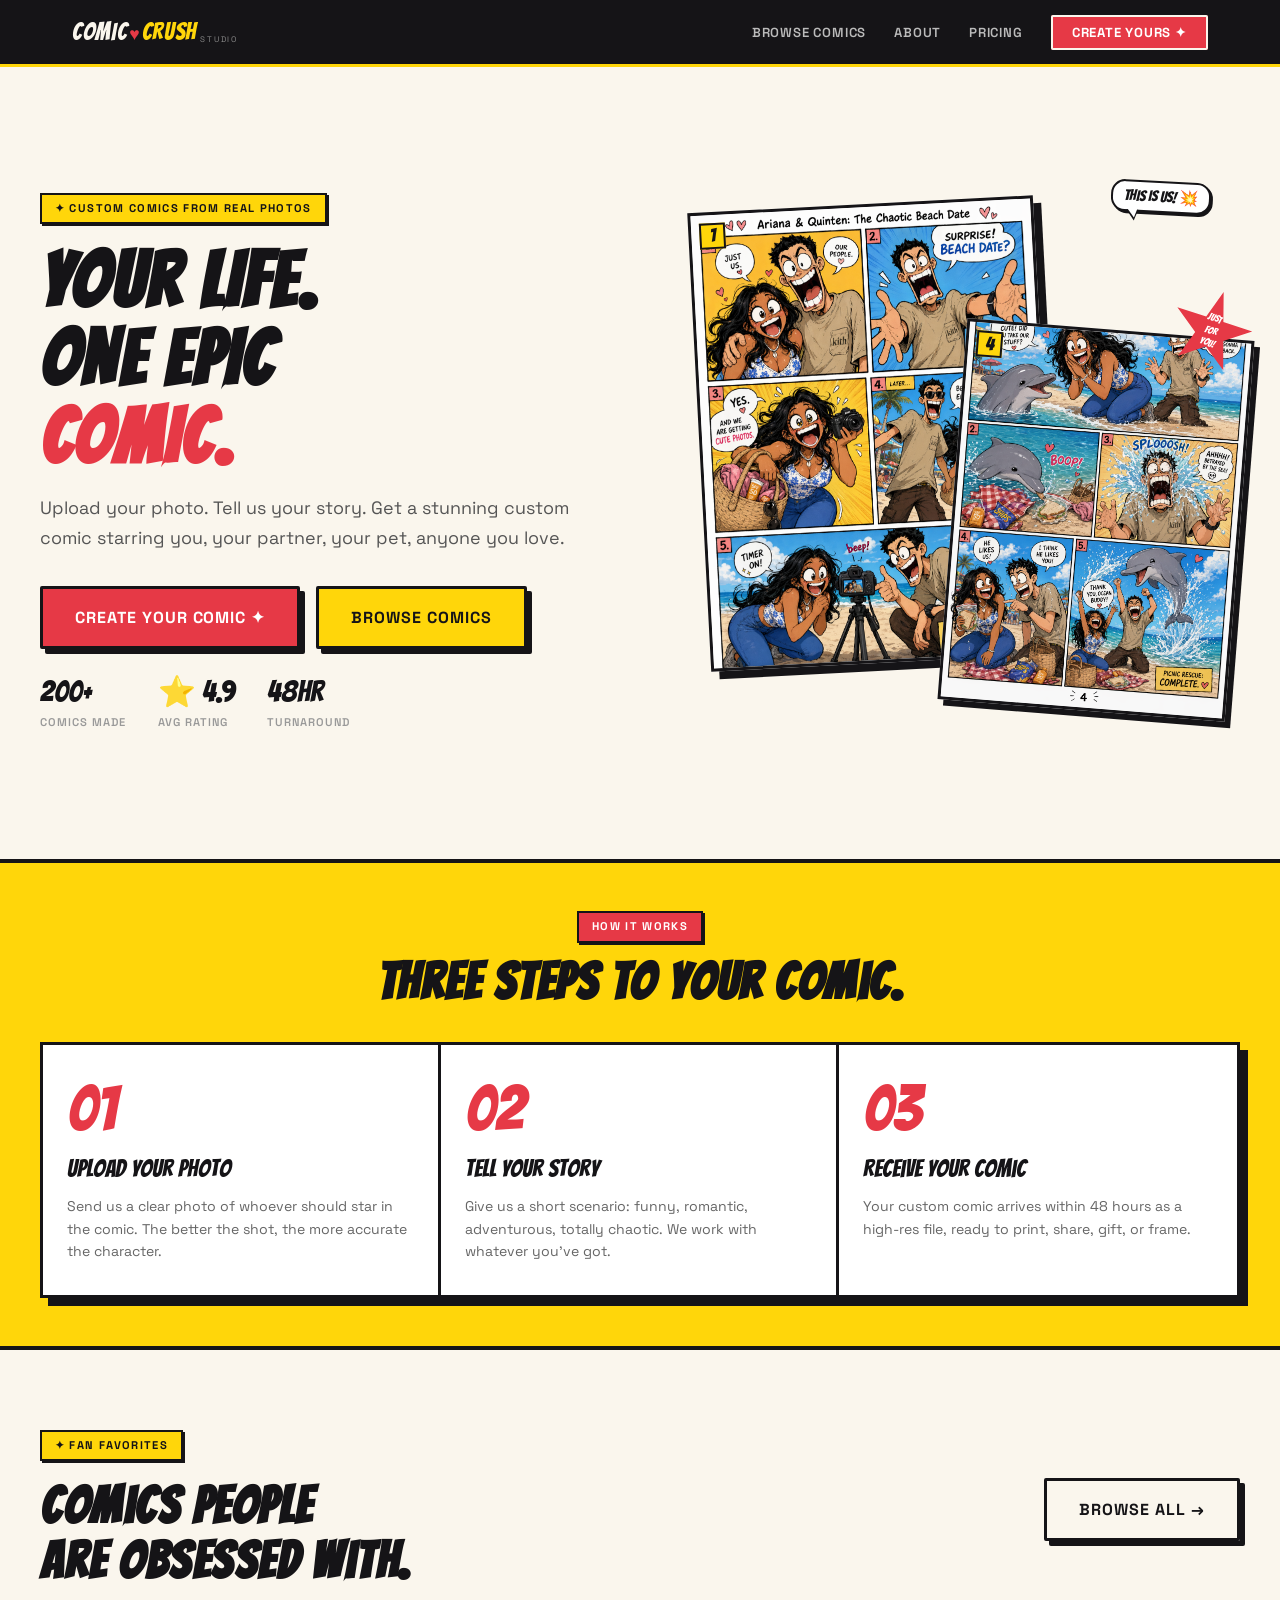
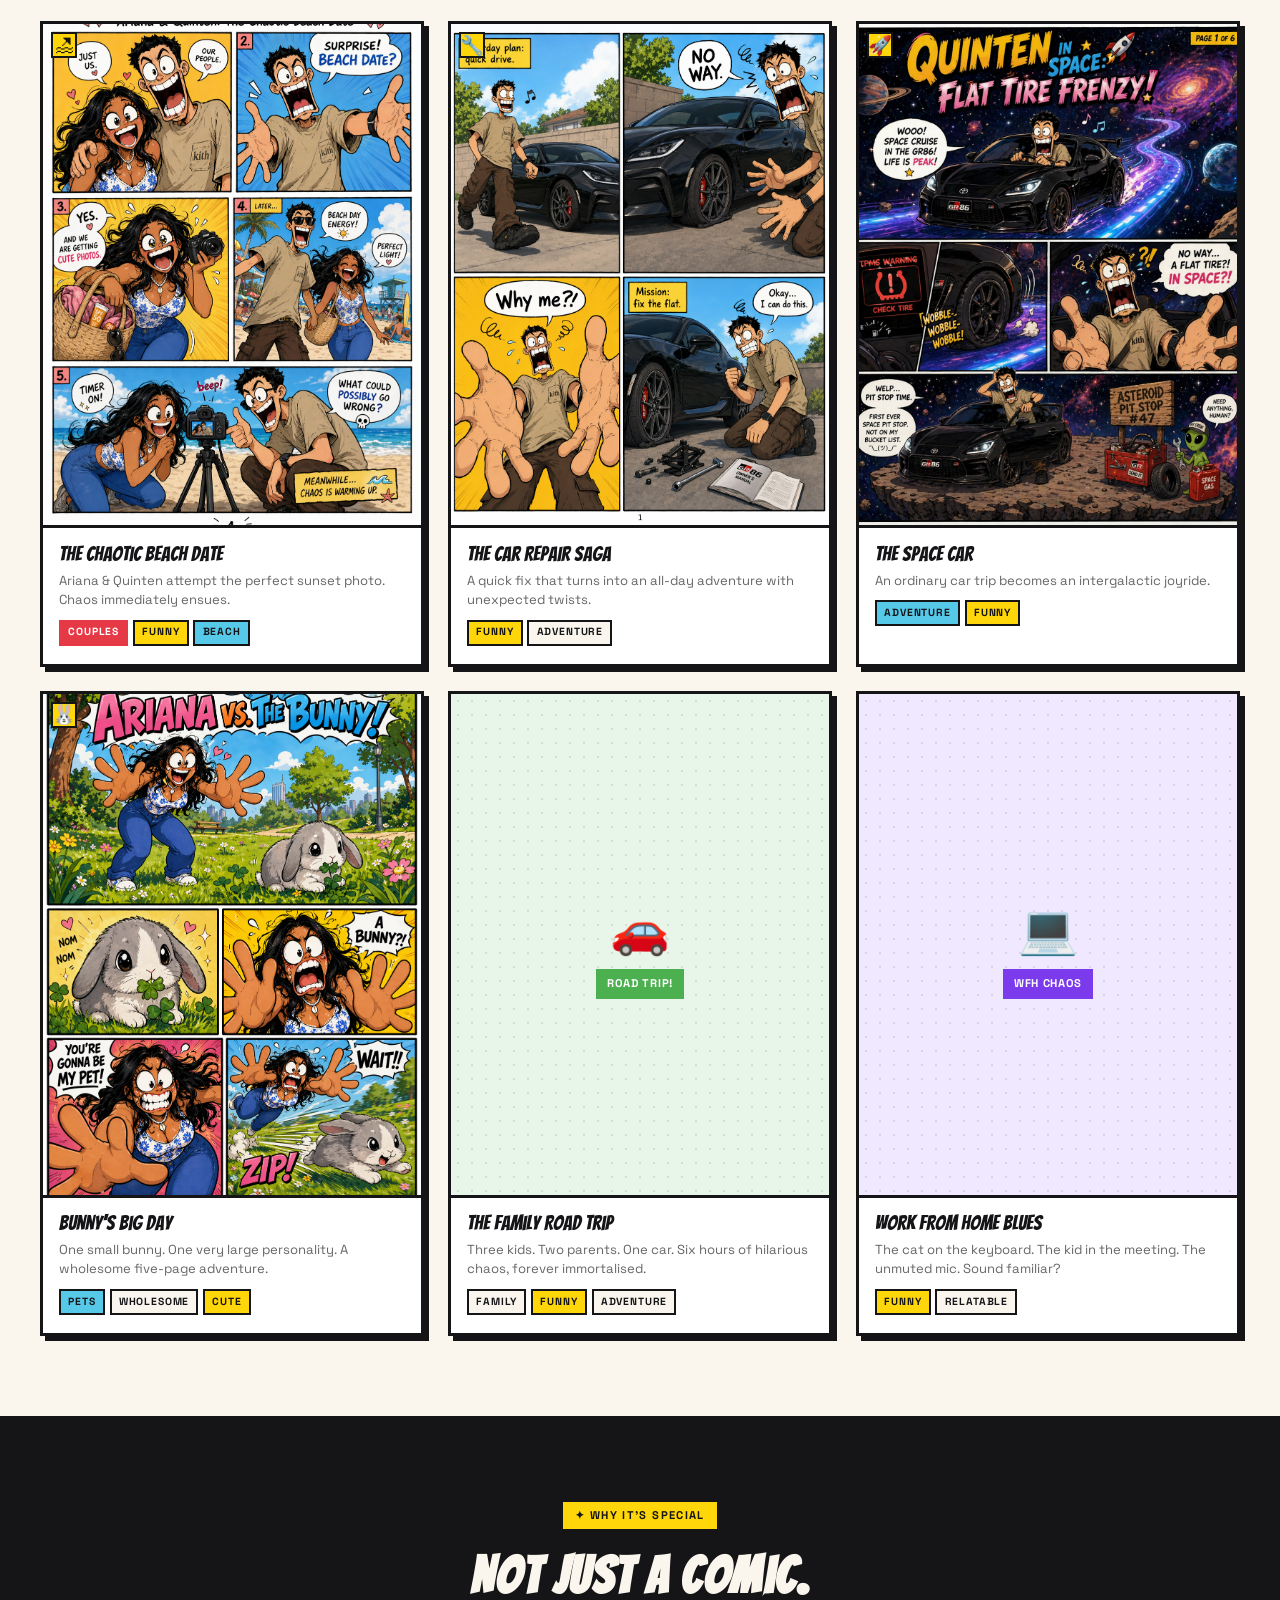
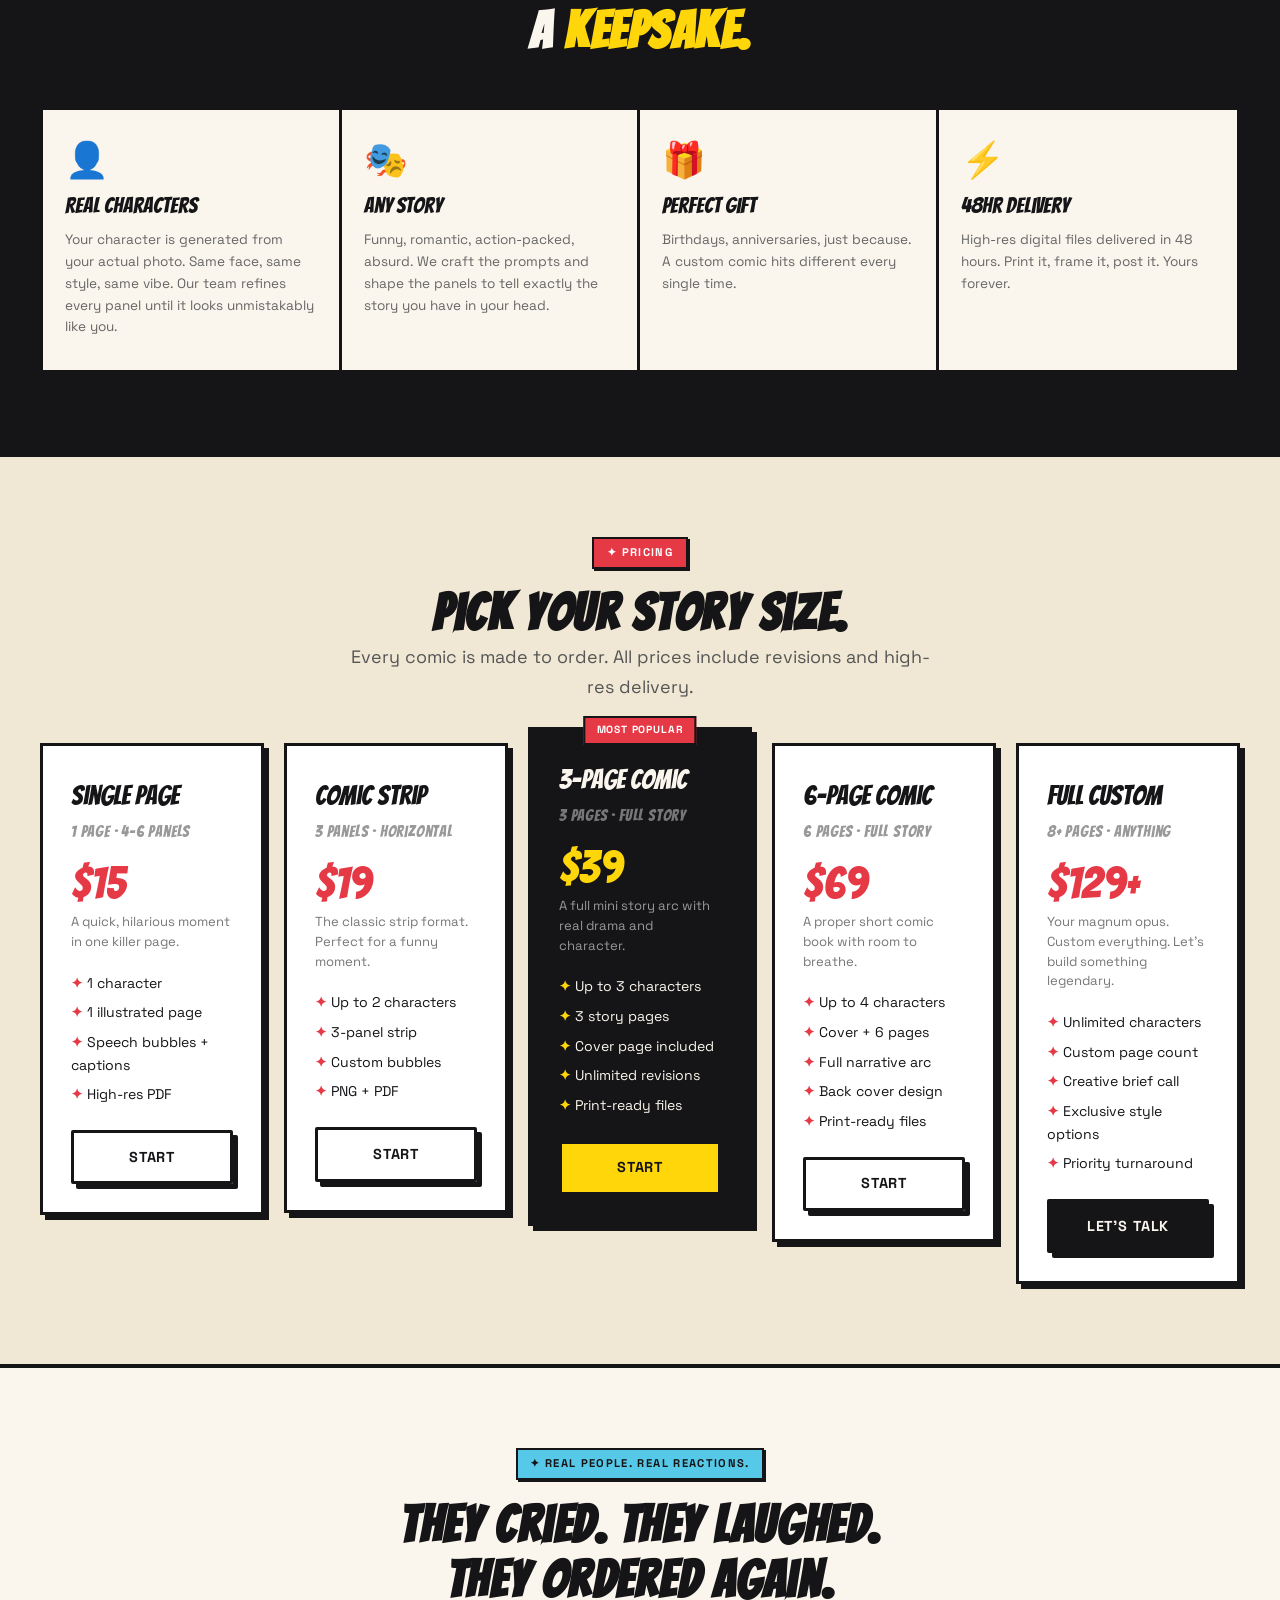
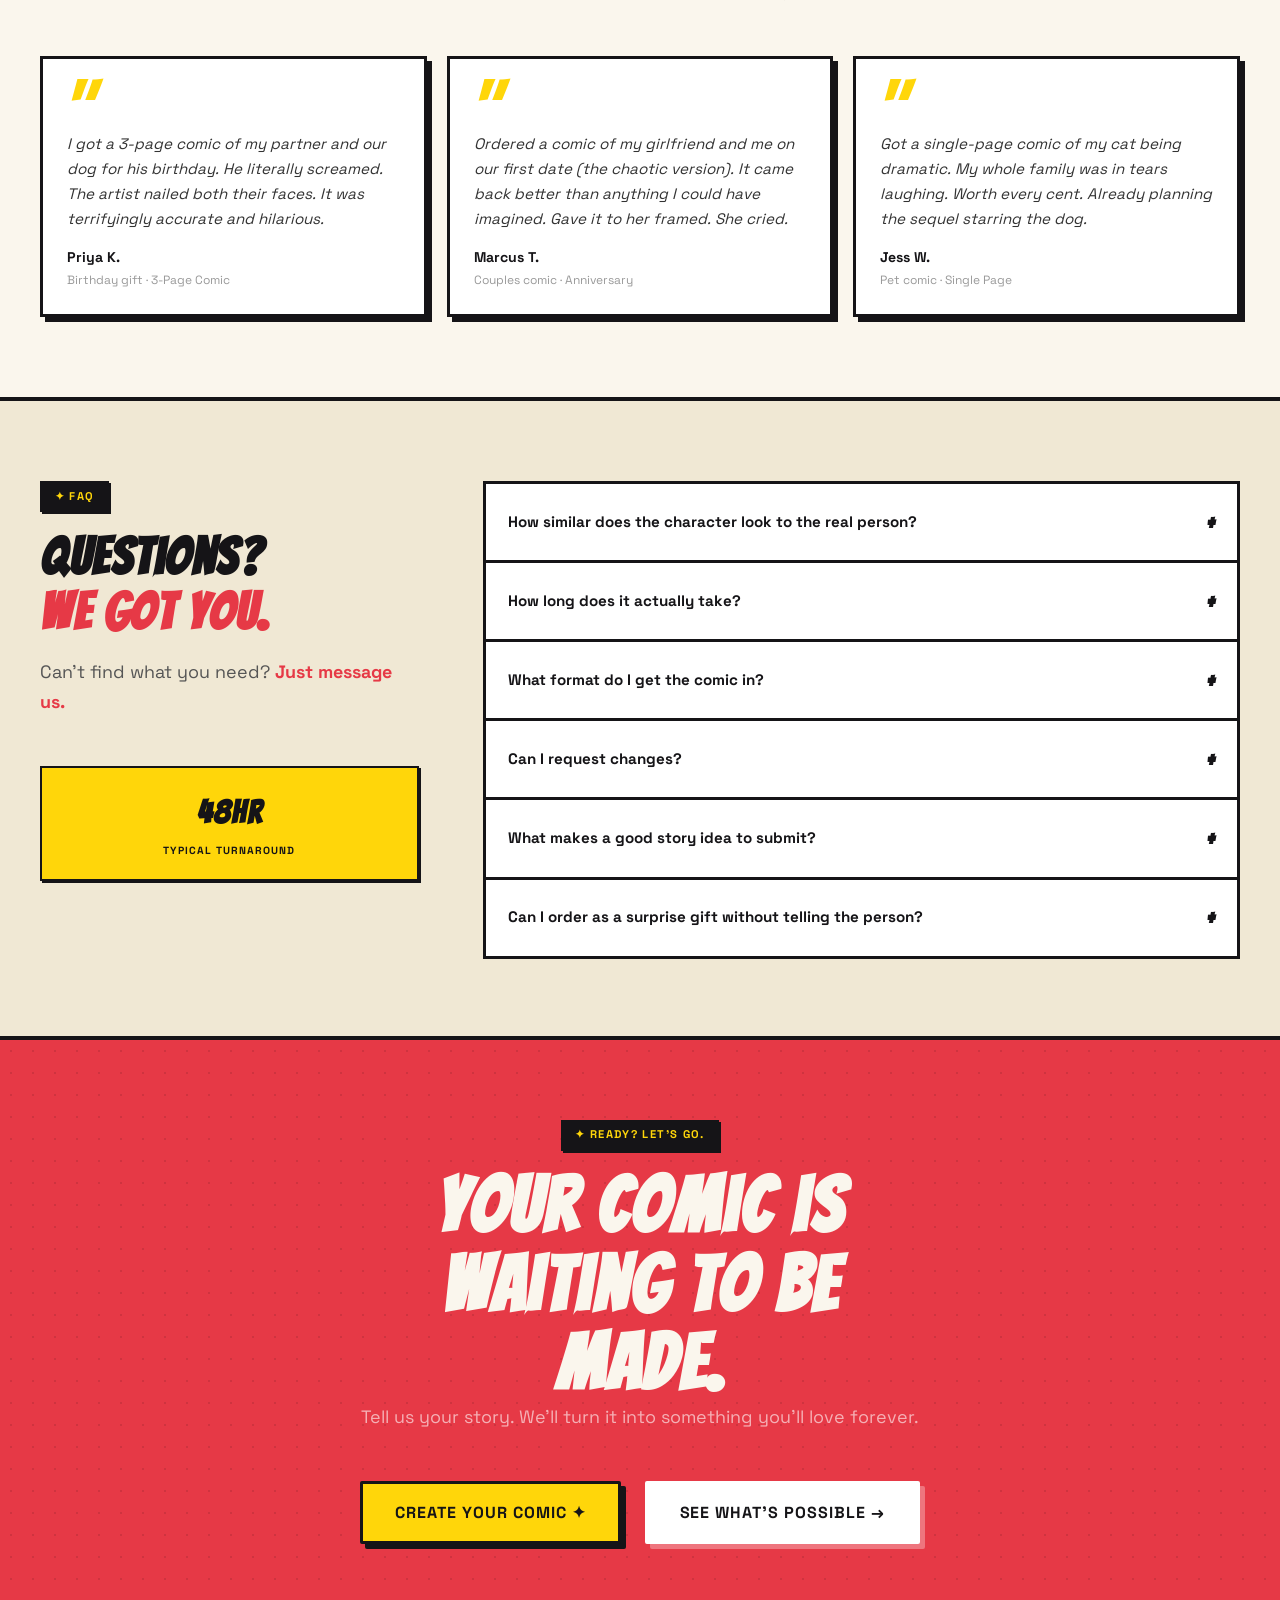
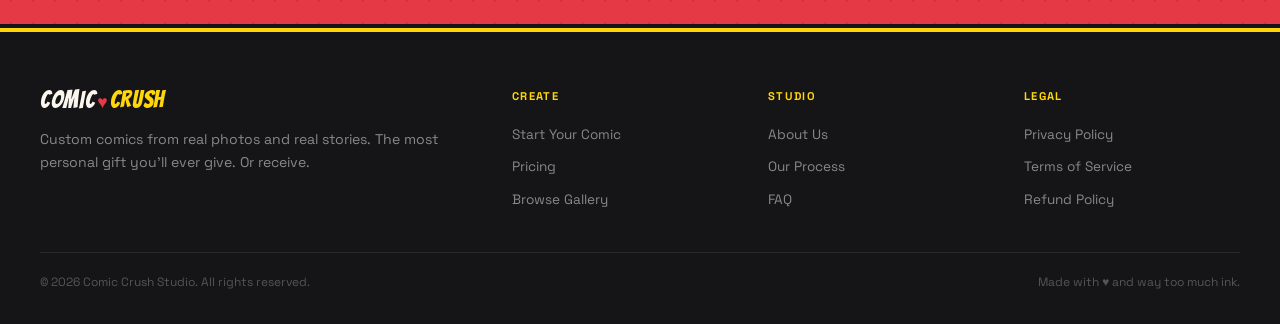
==== commit 0581d857: "Update pricing and add FAQ/legal/process pages Cut all package prices roughly in half. Add faq.html," ====
--- a/index.html
+++ b/index.html
@@ -107,7 +107,7 @@
       <div>
         <div class="section-label">✦ Custom Comics From Real Photos</div>
         <h1 class="display-heading">YOUR LIFE.<br>ONE EPIC<br><span class="text-red">COMIC.</span></h1>
-        <p class="subheading mt-sm">Upload your photo. Tell us your story. Get a stunning custom comic starring you, your partner, your pet — anyone you love.</p>
+        <p class="subheading mt-sm">Upload your photo. Tell us your story. Get a stunning custom comic starring you, your partner, your pet, anyone you love.</p>
         <div class="d-flex flex-wrap gap-sm mt-md">
           <a href="create.html" class="btn btn-primary btn-lg">Create Your Comic ✦</a>
           <a href="browse.html" class="btn btn-secondary btn-lg">Browse Comics</a>
@@ -152,12 +152,12 @@
       <div class="step-cell">
         <div class="step-num">02</div>
         <div class="step-title">Tell Your Story</div>
-        <p class="step-desc">Give us a short scenario — funny, romantic, adventurous, totally chaotic. We work with whatever you've got.</p>
+        <p class="step-desc">Give us a short scenario: funny, romantic, adventurous, totally chaotic. We work with whatever you've got.</p>
       </div>
       <div class="step-cell">
         <div class="step-num">03</div>
         <div class="step-title">Receive Your Comic</div>
-        <p class="step-desc">Your custom comic arrives within 48 hours as a high-res file — ready to print, share, gift, or frame.</p>
+        <p class="step-desc">Your custom comic arrives within 48 hours as a high-res file, ready to print, share, gift, or frame.</p>
       </div>
     </div>
   </div>
@@ -210,7 +210,7 @@
         <div class="comic-card-thumb"><div class="panel-ph" style="background:#e8f5e9"><div style="position:relative;z-index:1;text-align:center"><div style="font-family:var(--font-display);font-size:3rem">🚗</div><div class="caption-box" style="background:#4caf50;color:white;border-color:#4caf50">Road Trip!</div></div></div></div>
         <div class="comic-card-body">
           <div class="comic-card-title">The Family Road Trip</div>
-          <p class="comic-card-desc">Three kids. Two parents. One car. Six hours of hilarious chaos — forever immortalised.</p>
+          <p class="comic-card-desc">Three kids. Two parents. One car. Six hours of hilarious chaos, forever immortalised.</p>
           <div class="comic-tags"><span class="tag">Family</span><span class="tag yellow">Funny</span><span class="tag">Adventure</span></div>
         </div>
       </a>
@@ -238,22 +238,22 @@
       <div class="why-cell">
         <div class="why-icon">👤</div>
         <div class="why-title">Real Characters</div>
-        <p class="why-desc">Your character is generated from your actual photo — same face, same style, same vibe. Our team refines every panel until it looks unmistakably like you.</p>
+        <p class="why-desc">Your character is generated from your actual photo. Same face, same style, same vibe. Our team refines every panel until it looks unmistakably like you.</p>
       </div>
       <div class="why-cell">
         <div class="why-icon">🎭</div>
         <div class="why-title">Any Story</div>
-        <p class="why-desc">Funny, romantic, action-packed, absurd — we craft the prompts and shape the panels to tell exactly the story you have in your head.</p>
+        <p class="why-desc">Funny, romantic, action-packed, absurd. We craft the prompts and shape the panels to tell exactly the story you have in your head.</p>
       </div>
       <div class="why-cell">
         <div class="why-icon">🎁</div>
         <div class="why-title">Perfect Gift</div>
-        <p class="why-desc">Birthdays, anniversaries, just because — a custom comic hits different every single time.</p>
+        <p class="why-desc">Birthdays, anniversaries, just because. A custom comic hits different every single time.</p>
       </div>
       <div class="why-cell">
         <div class="why-icon">⚡</div>
         <div class="why-title">48hr Delivery</div>
-        <p class="why-desc">High-res digital files delivered in 48 hours. Print it, frame it, post it — it's yours forever.</p>
+        <p class="why-desc">High-res digital files delivered in 48 hours. Print it, frame it, post it. Yours forever.</p>
       </div>
     </div>
   </div>
@@ -271,7 +271,7 @@
       <div class="pricing-card">
         <div class="pricing-name">Single Page</div>
         <div class="pricing-pages">1 page · 4–6 panels</div>
-        <div class="pricing-price">$29</div>
+        <div class="pricing-price">$15</div>
         <p class="pricing-desc">A quick, hilarious moment in one killer page.</p>
         <ul class="pricing-features"><li>1 character</li><li>1 illustrated page</li><li>Speech bubbles + captions</li><li>High-res PDF</li></ul>
         <a href="create.html" class="btn btn-outline" style="width:100%;justify-content:center">Start</a>
@@ -279,7 +279,7 @@
       <div class="pricing-card">
         <div class="pricing-name">Comic Strip</div>
         <div class="pricing-pages">3 panels · horizontal</div>
-        <div class="pricing-price">$39</div>
+        <div class="pricing-price">$19</div>
         <p class="pricing-desc">The classic strip format. Perfect for a funny moment.</p>
         <ul class="pricing-features"><li>Up to 2 characters</li><li>3-panel strip</li><li>Custom bubbles</li><li>PNG + PDF</li></ul>
         <a href="create.html" class="btn btn-outline" style="width:100%;justify-content:center">Start</a>
@@ -288,7 +288,7 @@
         <div class="pricing-badge">Most Popular</div>
         <div class="pricing-name">3-Page Comic</div>
         <div class="pricing-pages">3 pages · full story</div>
-        <div class="pricing-price">$79</div>
+        <div class="pricing-price">$39</div>
         <p class="pricing-desc">A full mini story arc with real drama and character.</p>
         <ul class="pricing-features"><li>Up to 3 characters</li><li>3 story pages</li><li>Cover page included</li><li>Unlimited revisions</li><li>Print-ready files</li></ul>
         <a href="create.html" class="btn btn-secondary" style="width:100%;justify-content:center">Start</a>
@@ -296,7 +296,7 @@
       <div class="pricing-card">
         <div class="pricing-name">6-Page Comic</div>
         <div class="pricing-pages">6 pages · full story</div>
-        <div class="pricing-price">$149</div>
+        <div class="pricing-price">$69</div>
         <p class="pricing-desc">A proper short comic book with room to breathe.</p>
         <ul class="pricing-features"><li>Up to 4 characters</li><li>Cover + 6 pages</li><li>Full narrative arc</li><li>Back cover design</li><li>Print-ready files</li></ul>
         <a href="create.html" class="btn btn-outline" style="width:100%;justify-content:center">Start</a>
@@ -304,7 +304,7 @@
       <div class="pricing-card">
         <div class="pricing-name">Full Custom</div>
         <div class="pricing-pages">8+ pages · anything</div>
-        <div class="pricing-price">$249+</div>
+        <div class="pricing-price">$129+</div>
         <p class="pricing-desc">Your magnum opus. Custom everything. Let's build something legendary.</p>
         <ul class="pricing-features"><li>Unlimited characters</li><li>Custom page count</li><li>Creative brief call</li><li>Exclusive style options</li><li>Priority turnaround</li></ul>
         <a href="create.html" class="btn btn-dark" style="width:100%;justify-content:center">Let's Talk</a>
@@ -323,7 +323,7 @@
     <div class="testi-grid">
       <div class="testimonial-card">
         <div class="testimonial-q">"</div>
-        <p class="testimonial-text">I got a 3-page comic of my partner and our dog for his birthday. He literally screamed. The artist nailed both their faces — it was terrifyingly accurate and hilarious.</p>
+        <p class="testimonial-text">I got a 3-page comic of my partner and our dog for his birthday. He literally screamed. The artist nailed both their faces. It was terrifyingly accurate and hilarious.</p>
         <div class="testimonial-author">Priya K.</div>
         <div class="testimonial-role">Birthday gift · 3-Page Comic</div>
       </div>
@@ -362,11 +362,11 @@
         <div class="section-label dark hide-desktop mb-md">✦ FAQ</div>
         <div class="faq-item">
           <div class="faq-question" onclick="toggleFaq(this)">How similar does the character look to the real person? <span class="faq-icon">+</span></div>
-          <div class="faq-answer">Very similar. We use AI generation guided by your actual photo — our team crafts and refines the prompts to match your hairstyle, face shape, skin tone, and personality. The more reference photos you provide, the more accurate the result.</div>
+          <div class="faq-answer">Very similar. We use AI generation guided by your actual photo and our team crafts and refines the prompts to match your hairstyle, face shape, skin tone, and personality. The more reference photos you provide, the more accurate the result.</div>
         </div>
         <div class="faq-item">
           <div class="faq-question" onclick="toggleFaq(this)">How long does it actually take? <span class="faq-icon">+</span></div>
-          <div class="faq-answer">Standard turnaround is 48 hours for most orders. Larger custom projects get a specific timeline after your brief. Rush options are available — just mention it when you order.</div>
+          <div class="faq-answer">Standard turnaround is 48 hours for most orders. Larger custom projects get a specific timeline after your brief. Rush options are available. Just mention it when you order.</div>
         </div>
         <div class="faq-item">
           <div class="faq-question" onclick="toggleFaq(this)">What format do I get the comic in? <span class="faq-icon">+</span></div>
@@ -382,7 +382,7 @@
         </div>
         <div class="faq-item">
           <div class="faq-question" onclick="toggleFaq(this)">Can I order as a surprise gift without telling the person? <span class="faq-icon">+</span></div>
-          <div class="faq-answer">Yes — one of our favourite use cases. Just flag it as a surprise and we'll keep all correspondence to your email only. The reaction when they open it is always worth it.</div>
+          <div class="faq-answer">Yes, one of our favourite use cases. Just flag it as a surprise and we'll keep all correspondence to your email only. The reaction when they open it is always worth it.</div>
         </div>
       </div>
     </div>
@@ -408,7 +408,7 @@
     <div class="footer-grid">
       <div>
         <div class="logo-wordmark mb-sm"><span class="logo-comic">COMIC</span><span class="logo-heart">♥</span><span class="logo-crush">CRUSH</span></div>
-        <p class="footer-tagline">Custom comics from real photos and real stories. The most personal gift you'll ever give — or receive.</p>
+        <p class="footer-tagline">Custom comics from real photos and real stories. The most personal gift you'll ever give. Or receive.</p>
       </div>
       <div>
         <div class="footer-col-title">Create</div>
@@ -416,11 +416,11 @@
       </div>
       <div>
         <div class="footer-col-title">Studio</div>
-        <ul class="footer-links"><li><a href="about.html">About Us</a></li><li><a href="about.html">Our Process</a></li><li><a href="#faq">FAQ</a></li></ul>
+        <ul class="footer-links"><li><a href="about.html">About Us</a></li><li><a href="process.html">Our Process</a></li><li><a href="faq.html">FAQ</a></li></ul>
       </div>
       <div>
         <div class="footer-col-title">Legal</div>
-        <ul class="footer-links"><li><a href="#">Privacy Policy</a></li><li><a href="#">Terms of Service</a></li><li><a href="#">Refund Policy</a></li></ul>
+        <ul class="footer-links"><li><a href="privacy.html">Privacy Policy</a></li><li><a href="terms.html">Terms of Service</a></li><li><a href="refund.html">Refund Policy</a></li></ul>
       </div>
     </div>
     <div class="footer-bottom">
